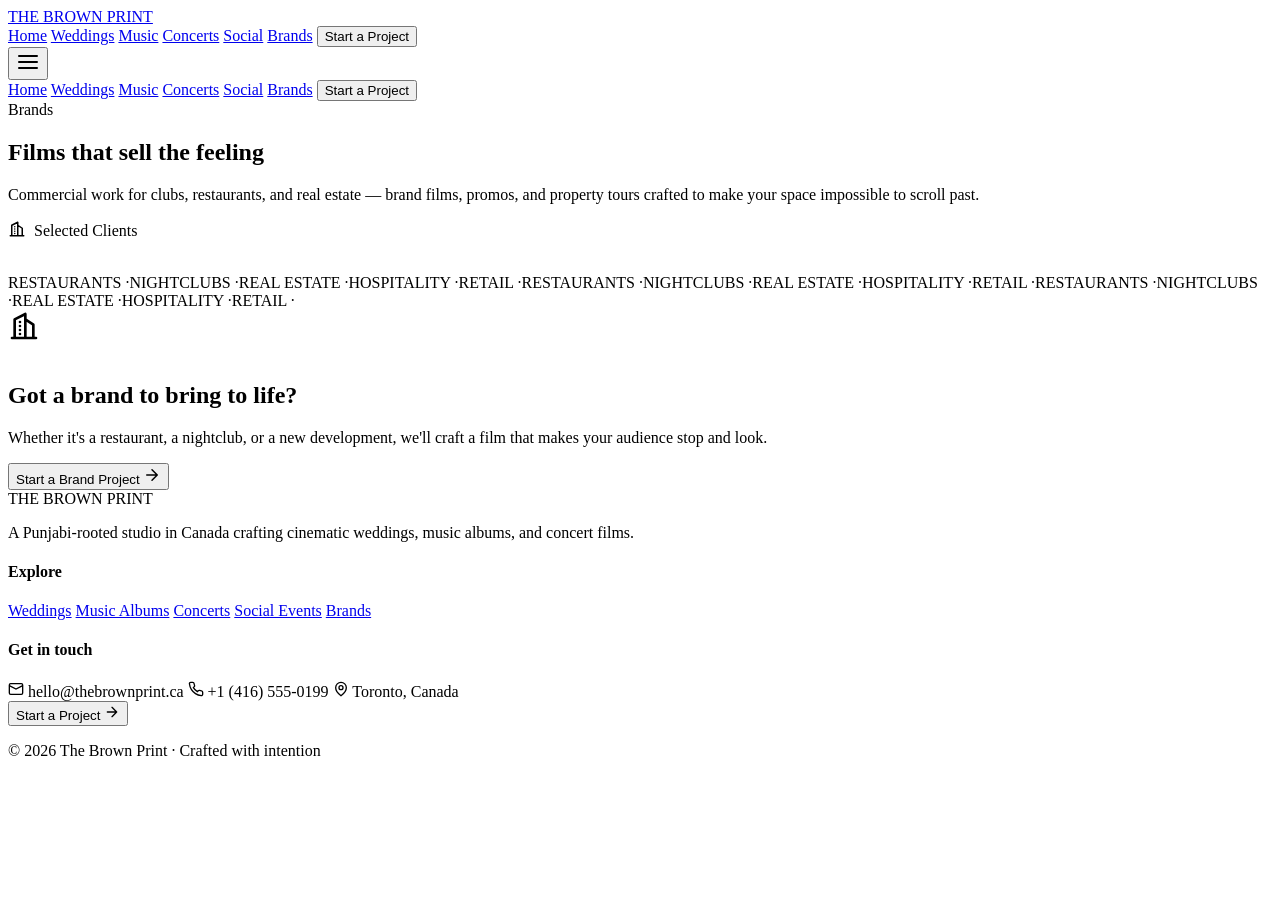
==== brands.html @ 4ae6349b "Add files via upload" ====
<!doctype html>
<html lang="en">

<head>
  <meta charset="UTF-8" />
  <meta name="viewport" content="width=device-width, initial-scale=1.0" />
  <title>Brands — The Brown Print</title>
  <link rel="stylesheet" href="css/style.css" />
</head>

<body data-theme="brands" class="brands-page">
  <div class="grain"></div>

  <!-- ============ NAV ============ -->
  <nav class="nav">
    <div class="nav-inner">
      <a href="index.html" class="nav-logo bebas">THE BROWN PRINT</a>
      <div class="nav-links">
        <a href="index.html" class="nav-link">Home</a>
        <a href="wedding.html" class="nav-link">Weddings</a>
        <a href="music.html" class="nav-link">Music</a>
        <a href="concerts.html" class="nav-link">Concerts</a>
        <a href="social.html" class="nav-link">Social</a>
        <a href="brands.html" class="nav-link active">Brands</a>
        <button class="nav-cta" onclick="openProject('brand')">Start a Project</button>
      </div>
      <button class="nav-burger" aria-label="Menu">
        <svg width="24" height="24" viewBox="0 0 24 24" fill="none" stroke="currentColor" stroke-width="2"
          stroke-linecap="round">
          <path d="M3 12h18M3 6h18M3 18h18" />
        </svg>
      </button>
    </div>
    <div class="nav-mobile">
      <a href="index.html" class="nav-link">Home</a>
      <a href="wedding.html" class="nav-link">Weddings</a>
      <a href="music.html" class="nav-link">Music</a>
      <a href="concerts.html" class="nav-link">Concerts</a>
      <a href="social.html" class="nav-link">Social</a>
      <a href="brands.html" class="nav-link active">Brands</a>
      <button class="nav-cta" onclick="openProject('brand')">Start a Project</button>
    </div>
  </nav>

  <!-- ============ PAGE HERO ============ -->
  <section class="page-hero brd-hero">
    <div class="glow"></div>
    <div class="page-hero-inner">
      <div class="divider-row">
        <div class="divider-line" style="background:rgba(212,178,95,0.4);"></div>
        <span class="kicker brd-label">Brands</span>
        <div class="divider-line" style="background:rgba(212,178,95,0.4);"></div>
      </div>
      <h1 class="serif">Films that sell the <span class="accent">feeling</span></h1>
      <p>Commercial work for clubs, restaurants, and real estate — brand films, promos, and property tours crafted to
        make your space impossible to scroll past.</p>
    </div>
  </section>

  <!-- ============ WORK GRID ============ -->
  <section class="work-section brd-section">
    <div class="wrap">
      <div style="display:flex;align-items:center;gap:0.5rem;margin-bottom:2rem;">
        <span class="brd-label"><svg width="18" height="18" viewBox="0 0 24 24" fill="none" stroke="currentColor"
            stroke-width="2" stroke-linecap="round" stroke-linejoin="round">
            <path d="M3 21h18M5 21V7l8-4v18M19 21V11l-6-4" />
            <path d="M9 9v.01M9 12v.01M9 15v.01M9 18v.01" />
          </svg></span>
        <span class="work-label brd-label">Selected Clients</span>
      </div>
      <div class="work-grid" id="brandsGrid"></div>
    </div>
  </section>

  <!-- ============ CLIENT STRIP ============ -->
  <section class="brd-strip">
    <div class="brd-strip-track bebas" id="brdStrip"></div>
  </section>

  <!-- ============ CTA ============ -->
  <section class="cta brd-cta">
    <span style="display:inline-flex;color:var(--gold-400);margin-bottom:1.25rem;">
      <svg width="32" height="32" viewBox="0 0 24 24" fill="none" stroke="currentColor" stroke-width="2"
        stroke-linecap="round" stroke-linejoin="round">
        <path d="M3 21h18M5 21V7l8-4v18M19 21V11l-6-4" />
        <path d="M9 9v.01M9 12v.01M9 15v.01M9 18v.01" />
      </svg>
    </span>
    <h2 class="serif">Got a brand to bring to life?</h2>
    <p>Whether it's a restaurant, a nightclub, or a new development, we'll craft a film that makes your audience stop and
      look.</p>
    <button class="btn btn-gold" onclick="openProject('brand')">
      Start a Brand Project <svg width="18" height="18" viewBox="0 0 24 24" fill="none" stroke="currentColor"
        stroke-width="2" stroke-linecap="round" stroke-linejoin="round">
        <path d="M5 12h14M12 5l7 7-7 7" />
      </svg>
    </button>
  </section>

  <!-- ============ FOOTER ============ -->
  <footer class="footer">
    <div class="wrap">
      <div class="footer-grid">
        <div>
          <span class="footer-logo bebas">THE BROWN PRINT</span>
          <p>A Punjabi-rooted studio in Canada crafting cinematic weddings, music albums, and concert films.</p>
        </div>
        <div class="footer-col">
          <h4>Explore</h4>
          <a href="wedding.html">Weddings</a>
          <a href="music.html">Music Albums</a>
          <a href="concerts.html">Concerts</a>
          <a href="social.html">Social Events</a>
          <a href="brands.html">Brands</a>
        </div>
        <div class="footer-col">
          <h4>Get in touch</h4>
          <span><svg width="16" height="16" viewBox="0 0 24 24" fill="none" stroke="currentColor" stroke-width="2">
              <rect x="2" y="4" width="20" height="16" rx="2" />
              <path d="m22 7-10 5L2 7" />
            </svg> hello@thebrownprint.ca</span>
          <span><svg width="16" height="16" viewBox="0 0 24 24" fill="none" stroke="currentColor" stroke-width="2">
              <path
                d="M22 16.92v3a2 2 0 0 1-2.18 2 19.79 19.79 0 0 1-8.63-3.07 19.5 19.5 0 0 1-6-6 19.79 19.79 0 0 1-3.07-8.67A2 2 0 0 1 4.11 2h3a2 2 0 0 1 2 1.72c.13.96.36 1.9.7 2.81a2 2 0 0 1-.45 2.11L8.09 9.91a16 16 0 0 0 6 6l1.27-1.27a2 2 0 0 1 2.11-.45c.91.34 1.85.57 2.81.7A2 2 0 0 1 22 16.92Z" />
            </svg> +1 (416) 555-0199</span>
          <span><svg width="16" height="16" viewBox="0 0 24 24" fill="none" stroke="currentColor" stroke-width="2">
              <path d="M20 10c0 6-8 12-8 12s-8-6-8-12a8 8 0 0 1 16 0Z" />
              <circle cx="12" cy="10" r="3" />
            </svg> Toronto, Canada</span>
        </div>
      </div>
      <div class="footer-bottom">
        <button class="btn btn-amber" onclick="openProject()">Start a Project <svg width="16" height="16"
            viewBox="0 0 24 24" fill="none" stroke="currentColor" stroke-width="2" stroke-linecap="round"
            stroke-linejoin="round">
            <path d="M5 12h14M12 5l7 7-7 7" />
          </svg></button>
        <p class="copy">© 2026 The Brown Print · Crafted with intention</p>
      </div>
    </div>
  </footer>

  <!-- client strip content (tripled so it loops seamlessly) -->
  <script>
    (function () {
      const items = ["RESTAURANTS", "NIGHTCLUBS", "REAL ESTATE", "HOSPITALITY", "RETAIL"];
      const track = document.getElementById("brdStrip");
      if (track) {
        const all = [...items, ...items, ...items];
        track.innerHTML = all.map(t => `<span>${t} ·</span>`).join("");
      }
    })();
  </script>
  <script src="content.js"></script>
  <script src="js/player.js"></script>
  <script src="js/main.js"></script>
</body>

</html>
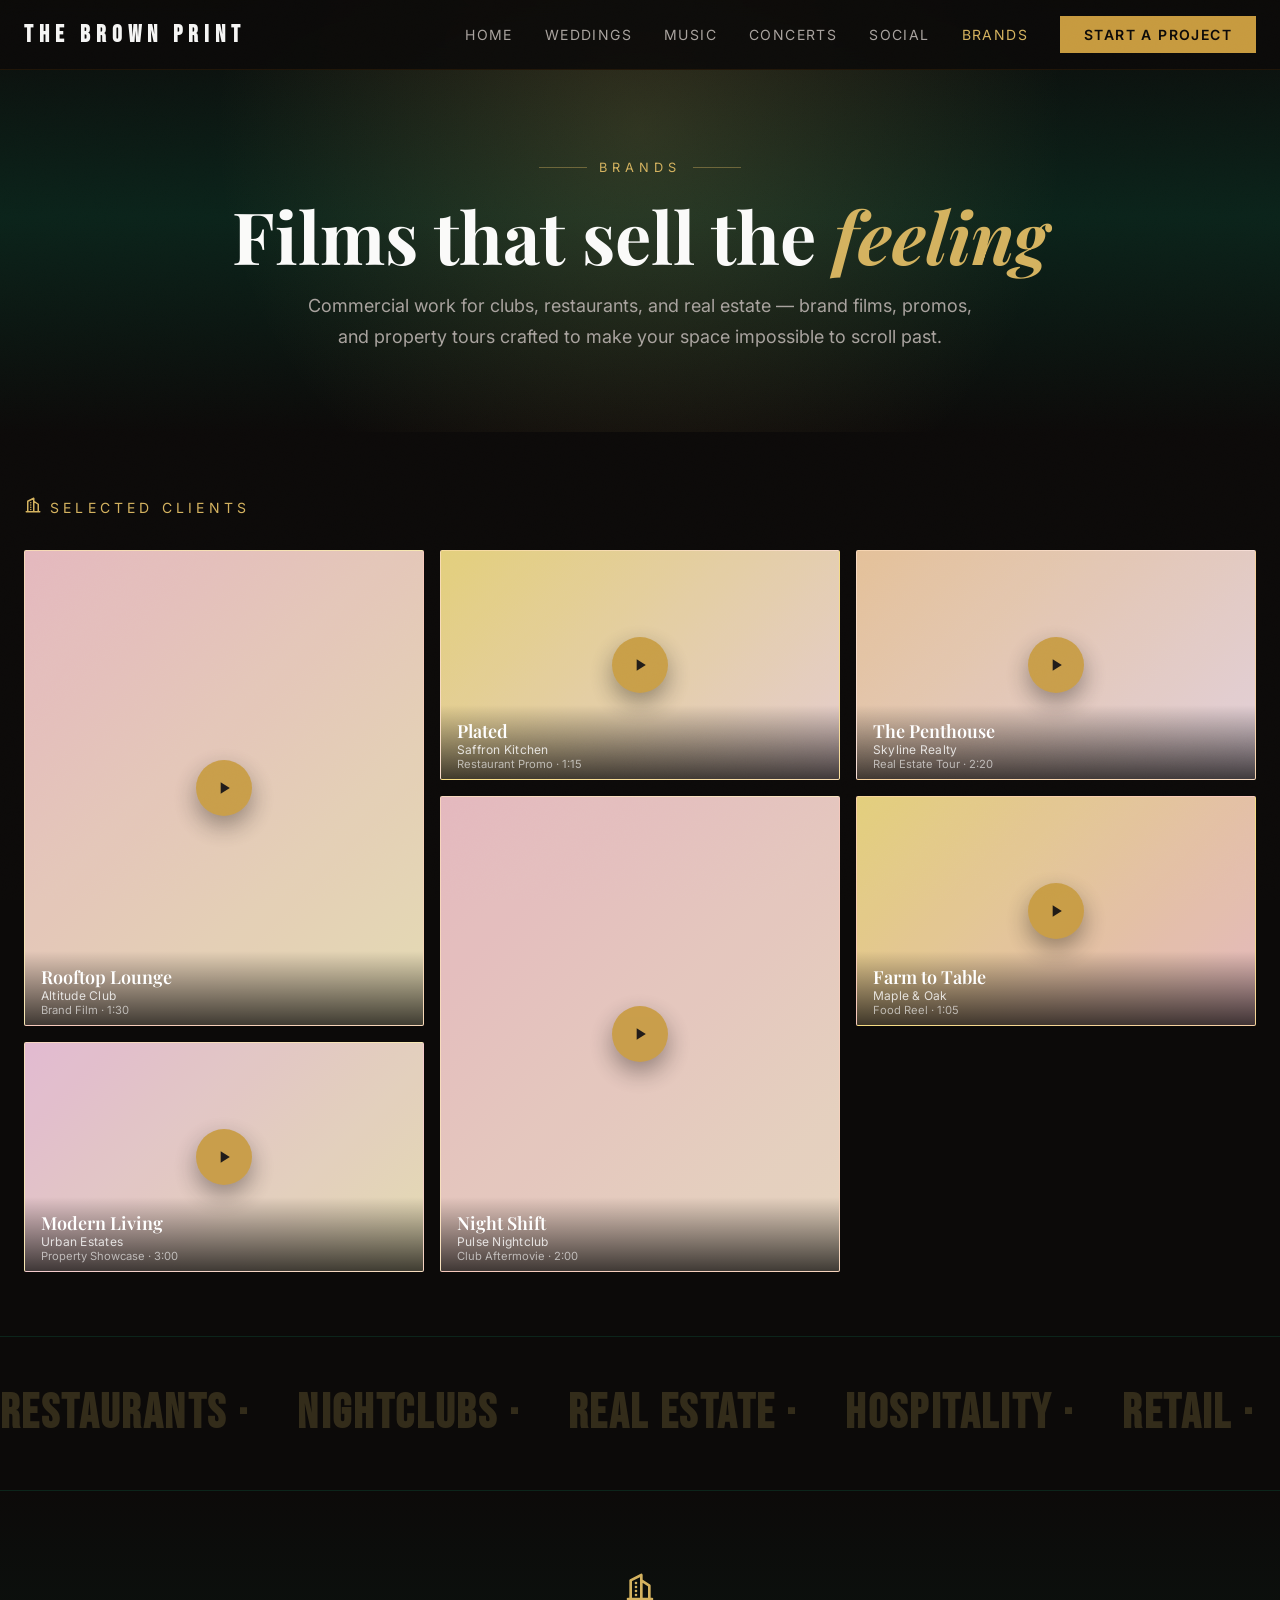
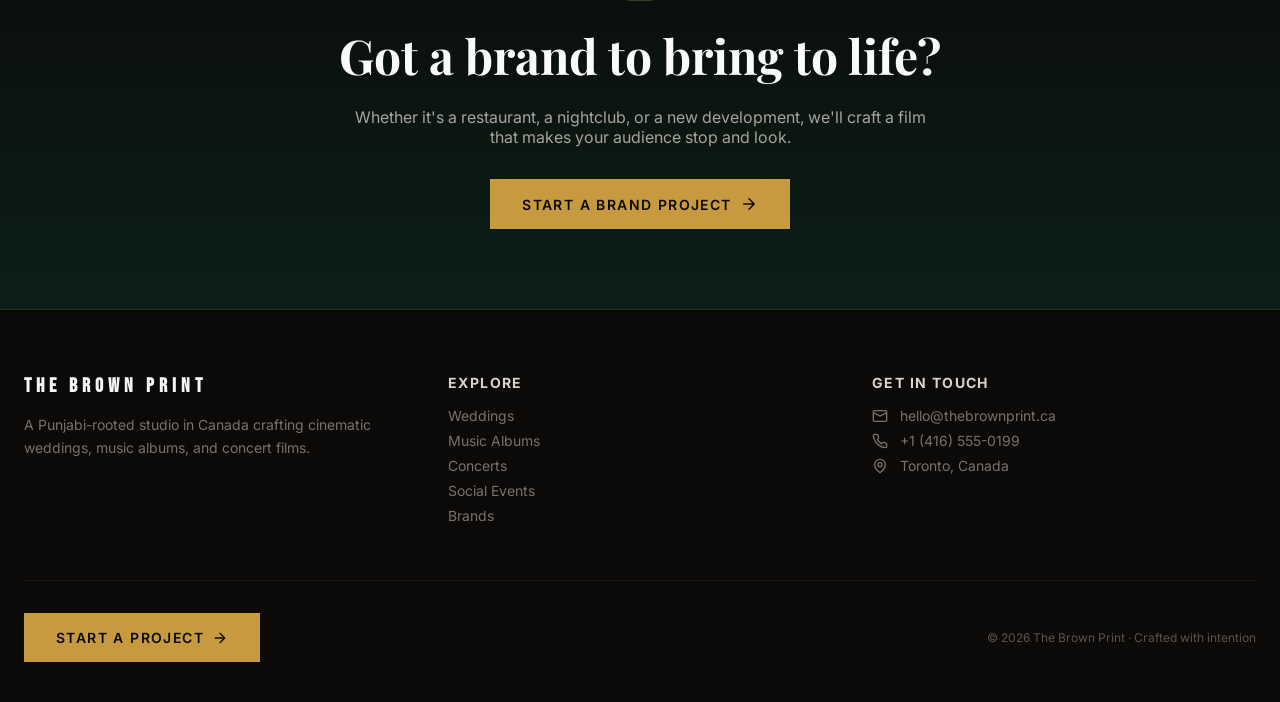
==== commit d697101e: "Update stylesheet and script paths in brands.html" ====
--- a/brands.html
+++ b/brands.html
@@ -5,7 +5,7 @@
   <meta charset="UTF-8" />
   <meta name="viewport" content="width=device-width, initial-scale=1.0" />
   <title>Brands — The Brown Print</title>
-  <link rel="stylesheet" href="css/style.css" />
+  <link rel="stylesheet" href="style.css" />
 </head>
 
 <body data-theme="brands" class="brands-page">
@@ -152,8 +152,8 @@
     })();
   </script>
   <script src="content.js"></script>
-  <script src="js/player.js"></script>
-  <script src="js/main.js"></script>
+  <script src="player.js"></script>
+  <script src="main.js"></script>
 </body>
 
 </html>
--- a/style.css
+++ b/style.css
@@ -0,0 +1,568 @@
+/* ============================================================
+   THE BROWN PRINT — shared stylesheet
+   Matches the React build: cinematic dark/gold + per-page themes
+   ============================================================ */
+
+@import url('https://fonts.googleapis.com/css2?family=Bebas+Neue&family=Playfair+Display:ital,wght@0,400;0,600;0,700;1,400;1,600&family=Inter:wght@300;400;500;600&display=swap');
+
+/* ---------- RESET ---------- */
+* { margin: 0; padding: 0; box-sizing: border-box; }
+html { scroll-behavior: smooth; }
+body {
+  font-family: 'Inter', sans-serif;
+  background: #0c0a09; /* stone-950 */
+  color: #e7e5e4;
+  overflow-x: hidden;
+}
+a { text-decoration: none; color: inherit; }
+button { font-family: inherit; cursor: pointer; border: none; background: none; }
+img { display: block; max-width: 100%; }
+
+/* ---------- TYPE HELPERS ---------- */
+.serif { font-family: 'Playfair Display', serif; }
+.bebas { font-family: 'Bebas Neue', sans-serif; letter-spacing: 0.05em; }
+.italic { font-style: italic; }
+.kicker {
+  font-size: 0.8rem; letter-spacing: 0.4em; text-transform: uppercase;
+}
+.tracking-wide-sm { letter-spacing: 0.25em; }
+
+/* ---------- COLOR TOKENS ---------- */
+:root {
+  --stone-950: #0c0a09; --stone-900: #1c1917; --stone-800: #292524;
+  --stone-700: #44403c; --stone-600: #57534e; --stone-500: #78716c;
+  --stone-400: #a8a29e; --stone-300: #d6d3d1; --stone-200: #e7e5e4;
+  --stone-100: #f5f5f4; --stone-50: #fafaf9;
+  --amber-700: #b45309; --amber-600: #d97706; --amber-500: #f59e0b; --amber-400: #fbbf24;
+  --rose-50: #fff1f2; --rose-100: #ffe4e6; --rose-200: #fecdd3;
+  --rose-300: #fda4af; --rose-400: #fb7185; --rose-700: #be123c;
+  --amber-50: #fffbeb; --amber-100: #fef3c7; --amber-200: #fde68a;
+  --violet-400: #a78bfa; --violet-500: #8b5cf6;
+  --orange-400: #fb923c; --orange-500: #f97316;
+  /* social theme (festive teal / coral) */
+  --teal-400: #2dd4bf; --teal-500: #14b8a6; --teal-600: #0d9488;
+  --coral-400: #fb7185; --coral-500: #f43f5e;
+  /* brands theme (emerald / gold, premium dark) */
+  --emerald-400: #34d399; --emerald-500: #10b981; --emerald-600: #059669;
+  --gold-400: #d4b25f; --gold-500: #c79a3f;
+}
+
+/* ---------- FILM GRAIN ---------- */
+.grain {
+  pointer-events: none; position: fixed; inset: 0; z-index: 55;
+  opacity: 0.035; mix-blend-mode: overlay;
+  background-image: url("data:image/svg+xml,%3Csvg xmlns='http://www.w3.org/2000/svg' width='200' height='200'%3E%3Cfilter id='n'%3E%3CfeTurbulence type='fractalNoise' baseFrequency='0.9' numOctaves='4'/%3E%3C/filter%3E%3Crect width='100%25' height='100%25' filter='url(%23n)'/%3E%3C/svg%3E");
+}
+
+/* ---------- LAYOUT ---------- */
+.wrap { max-width: 80rem; margin: 0 auto; padding: 0 1.5rem; }
+.wrap-narrow { max-width: 72rem; margin: 0 auto; padding: 0 1.5rem; }
+section { position: relative; }
+
+/* ---------- NAV ---------- */
+.nav {
+  position: fixed; top: 0; left: 0; right: 0; z-index: 40;
+  padding: 1.5rem 0; transition: all 0.5s ease;
+}
+.nav.solid { padding: 1rem 0; backdrop-filter: blur(12px); border-bottom: 1px solid; }
+.nav-inner { max-width: 80rem; margin: 0 auto; padding: 0 1.5rem;
+  display: flex; align-items: center; justify-content: space-between; }
+.nav-logo { font-size: 1.5rem; font-weight: 700; letter-spacing: 0.25em; }
+.nav-links { display: flex; align-items: center; gap: 2rem; }
+.nav-link {
+  font-size: 0.875rem; letter-spacing: 0.1em; text-transform: uppercase;
+  transition: color 0.2s; color: var(--stone-400);
+}
+.nav-link:hover, .nav-link.active { }
+.nav-cta {
+  padding: 0.625rem 1.5rem; font-size: 0.875rem; font-weight: 600;
+  letter-spacing: 0.1em; text-transform: uppercase; transition: all 0.2s;
+}
+.nav-cta:hover { transform: scale(1.05); }
+.nav-burger { display: none; }
+.nav-mobile { display: none; }
+
+/* default (home/dark) nav theme */
+.nav { color: #fff; }
+.nav-logo { color: var(--stone-100); }
+
+/* --- DARK-themed pages: home, music, concerts, brands --- */
+body[data-theme="home"] .nav.solid,
+body[data-theme="music"] .nav.solid,
+body[data-theme="concerts"] .nav.solid,
+body[data-theme="brands"] .nav.solid {
+  background: rgba(12,10,9,0.9); border-color: rgba(217,119,6,0.1);
+}
+
+/* --- LIGHT-themed pages: wedding, social --- */
+body[data-theme="wedding"] .nav.solid {
+  background: rgba(255,241,242,0.9); border-color: rgba(254,205,211,0.4);
+}
+body[data-theme="social"] .nav.solid {
+  background: rgba(240,253,250,0.92); border-color: rgba(45,212,191,0.3);
+}
+body[data-theme="wedding"] .nav-logo,
+body[data-theme="social"] .nav-logo { color: var(--stone-800); }
+body[data-theme="wedding"] .nav-link,
+body[data-theme="social"] .nav-link { color: var(--stone-500); }
+
+/* accent + button per theme */
+body[data-theme="home"] .nav-link.active, body[data-theme="home"] .nav-link:hover { color: var(--amber-400); }
+body[data-theme="wedding"] .nav-link.active, body[data-theme="wedding"] .nav-link:hover { color: var(--amber-700); }
+body[data-theme="music"] .nav-link.active, body[data-theme="music"] .nav-link:hover { color: var(--violet-400); }
+body[data-theme="concerts"] .nav-link.active, body[data-theme="concerts"] .nav-link:hover { color: var(--orange-400); }
+body[data-theme="social"] .nav-link.active, body[data-theme="social"] .nav-link:hover { color: var(--teal-600); }
+body[data-theme="brands"] .nav-link.active, body[data-theme="brands"] .nav-link:hover { color: var(--gold-400); }
+
+body[data-theme="home"] .nav-cta { background: var(--amber-500); color: var(--stone-950); }
+body[data-theme="home"] .nav-cta:hover { background: var(--amber-400); }
+body[data-theme="wedding"] .nav-cta { background: var(--stone-800); color: var(--rose-50); }
+body[data-theme="wedding"] .nav-cta:hover { background: var(--stone-900); }
+body[data-theme="music"] .nav-cta { background: var(--violet-500); color: #fff; }
+body[data-theme="music"] .nav-cta:hover { background: var(--violet-400); }
+body[data-theme="concerts"] .nav-cta { background: var(--orange-500); color: #fff; }
+body[data-theme="concerts"] .nav-cta:hover { background: var(--orange-400); }
+body[data-theme="social"] .nav-cta { background: var(--teal-500); color: #fff; }
+body[data-theme="social"] .nav-cta:hover { background: var(--teal-400); }
+body[data-theme="brands"] .nav-cta { background: var(--gold-500); color: var(--stone-950); }
+body[data-theme="brands"] .nav-cta:hover { background: var(--gold-400); }
+
+body[data-theme="wedding"] .nav-burger,
+body[data-theme="social"] .nav-burger { color: var(--stone-800); }
+
+/* ---------- BUTTONS ---------- */
+.btn {
+  display: inline-flex; align-items: center; gap: 0.5rem;
+  padding: 1rem 2rem; font-size: 0.875rem; font-weight: 600;
+  letter-spacing: 0.1em; text-transform: uppercase; transition: all 0.2s;
+}
+.btn:hover { transform: scale(1.05); }
+.btn-amber { background: var(--amber-500); color: var(--stone-950); }
+.btn-amber:hover { background: var(--amber-400); }
+.btn-outline { border: 1px solid var(--stone-700); color: var(--stone-200); }
+.btn-outline:hover { border-color: rgba(245,158,11,0.5); color: var(--amber-400); }
+.btn-dark { background: var(--stone-800); color: var(--rose-50); }
+.btn-dark:hover { background: var(--stone-900); }
+.btn-violet { background: var(--violet-500); color: #fff; }
+.btn-violet:hover { background: var(--violet-400); }
+.btn-orange { background: var(--orange-500); color: #fff; }
+.btn-orange:hover { background: var(--orange-400); }
+.btn-icon svg { transition: transform 0.2s; }
+.btn:hover .btn-icon svg { transform: translateX(4px); }
+
+/* new theme buttons */
+.btn-teal { background: var(--teal-500); color: #fff; }
+.btn-teal:hover { background: var(--teal-400); }
+.btn-gold { background: var(--gold-500); color: var(--stone-950); }
+.btn-gold:hover { background: var(--gold-400); }
+
+/* footer "Start a Project" button adapts to the page theme */
+body[data-theme="wedding"] .footer .btn-amber { background: var(--stone-800); color: var(--rose-50); }
+body[data-theme="wedding"] .footer .btn-amber:hover { background: var(--stone-900); }
+body[data-theme="music"] .footer .btn-amber { background: var(--violet-500); color: #fff; }
+body[data-theme="music"] .footer .btn-amber:hover { background: var(--violet-400); }
+body[data-theme="concerts"] .footer .btn-amber { background: var(--orange-500); color: #fff; }
+body[data-theme="concerts"] .footer .btn-amber:hover { background: var(--orange-400); }
+body[data-theme="social"] .footer .btn-amber { background: var(--teal-500); color: #fff; }
+body[data-theme="social"] .footer .btn-amber:hover { background: var(--teal-400); }
+body[data-theme="brands"] .footer .btn-amber { background: var(--gold-500); color: var(--stone-950); }
+body[data-theme="brands"] .footer .btn-amber:hover { background: var(--gold-400); }
+
+/* ---------- HERO (home) ---------- */
+.hero {
+  position: relative; min-height: 100vh; display: flex;
+  align-items: center; justify-content: center; overflow: hidden;
+}
+.hero-bg { position: absolute; inset: 0;
+  background: linear-gradient(to bottom, #0c0a09, rgba(120,53,15,0.2), #0c0a09); }
+.hero-glow { position: absolute; inset: 0; opacity: 0.4;
+  background: radial-gradient(circle at 50% 35%, rgba(180,120,60,0.18), transparent 60%); }
+.hero-frames { position: absolute; inset: 0; overflow: hidden; }
+.hero-frame {
+  position: absolute; border: 1px solid rgba(217,119,6,0.1);
+  border-radius: 2px; animation: pulse 5s infinite;
+}
+.hero-content { position: relative; z-index: 10; text-align: center;
+  padding: 0 1.5rem; max-width: 56rem; }
+.hero h1 { font-size: clamp(3rem, 8vw, 6rem); font-weight: 700;
+  color: var(--stone-50); line-height: 1; margin-bottom: 1.5rem; }
+.hero h1 .accent { font-style: italic; color: var(--amber-500); }
+.hero p { color: var(--stone-400); font-size: 1.125rem;
+  max-width: 42rem; margin: 0 auto 2.5rem; line-height: 1.7; }
+.hero-actions { display: flex; gap: 1rem; justify-content: center; flex-wrap: wrap; }
+.divider-row { display: flex; align-items: center; justify-content: center;
+  gap: 0.75rem; margin-bottom: 1.5rem; }
+.divider-line { height: 1px; width: 3rem; background: rgba(217,119,6,0.5); }
+.scroll-hint { position: absolute; bottom: 2rem; left: 50%;
+  transform: translateX(-50%); color: var(--stone-600);
+  font-size: 0.75rem; letter-spacing: 0.1em; text-transform: uppercase;
+  animation: bounce 1.5s infinite; }
+
+/* ---------- STATS ---------- */
+.stats { padding: 4rem 0; border-top: 1px solid rgba(217,119,6,0.1);
+  border-bottom: 1px solid rgba(217,119,6,0.1); }
+.stats-grid { display: grid; grid-template-columns: repeat(2,1fr); gap: 2rem; }
+.stat { text-align: center; }
+.stat-num { font-size: clamp(2.25rem,5vw,3rem); font-weight: 700;
+  color: var(--amber-500); margin-bottom: 0.25rem; }
+.stat-label { color: var(--stone-500); font-size: 0.75rem;
+  letter-spacing: 0.1em; text-transform: uppercase; }
+
+/* ---------- SECTION HEADINGS ---------- */
+.sec-head { text-align: center; margin-bottom: 3.5rem; }
+.sec-head .kicker { display: block; margin-bottom: 0.75rem; }
+.sec-head h2 { font-size: clamp(2.25rem,5vw,3.75rem); font-weight: 700;
+  color: var(--stone-50); }
+
+/* ---------- CATEGORY CARDS (home) ---------- */
+.cats { padding: 6rem 0; }
+.cats-grid { display: grid; grid-template-columns: 1fr; gap: 1.5rem; }
+.cat-card {
+  position: relative; height: 24rem; border-radius: 2px; overflow: hidden;
+  border: 1px solid var(--stone-800); transition: all 0.3s; text-align: left;
+  display: block;
+}
+.cat-card:hover { border-color: rgba(245,158,11,0.4); }
+.cat-card-inner { position: absolute; inset: 0; display: flex;
+  flex-direction: column; justify-content: flex-end; padding: 2rem; }
+.cat-card h3 { font-size: 1.875rem; font-weight: 700;
+  color: var(--stone-50); margin-bottom: 0.5rem; }
+.cat-card p { color: var(--stone-400); font-size: 0.875rem; margin-bottom: 1rem; }
+.cat-card .explore { display: inline-flex; align-items: center; gap: 0.5rem;
+  color: var(--amber-500); font-size: 0.875rem; letter-spacing: 0.1em;
+  text-transform: uppercase; opacity: 0; transform: translateX(-0.5rem);
+  transition: all 0.3s; }
+.cat-card:hover .explore { opacity: 1; transform: translateX(0); }
+.cat-icon { color: var(--amber-500); margin-bottom: 1rem; }
+
+/* ---------- PAGE HERO (category pages) ---------- */
+.page-hero { position: relative; padding: 10rem 1.5rem 5rem; overflow: hidden; }
+.page-hero-inner { position: relative; max-width: 64rem; margin: 0 auto; text-align: center; }
+.page-hero h1 { font-size: clamp(3rem,7vw,4.5rem); font-weight: 700;
+  line-height: 1; margin-bottom: 1.25rem; }
+.page-hero p { font-size: 1.125rem; max-width: 42rem; margin: 0 auto; line-height: 1.7; }
+
+/* ---------- WORK GRID ---------- */
+.work-section { padding: 4rem 0; }
+.work-label { display: flex; align-items: center; gap: 0.5rem;
+  font-size: 0.875rem; letter-spacing: 0.3em; text-transform: uppercase; }
+.work-section h2 { font-size: 2.25rem; font-weight: 700; margin-top: 0.5rem; }
+.work-grid {
+  display: grid; grid-template-columns: repeat(2,1fr); gap: 1rem;
+  grid-auto-rows: 200px;
+}
+.work-card {
+  position: relative; overflow: hidden; border-radius: 2px; cursor: pointer;
+  border: 1px solid rgba(255,255,255,0.1);
+}
+.work-card.tall { grid-row: span 2; }
+.work-card img { position: absolute; inset: 0; width: 100%; height: 100%;
+  object-fit: cover; transition: transform 0.5s; }
+.work-card:hover img { transform: scale(1.05); }
+.work-card-shade { position: absolute; inset: 0; background: rgba(0,0,0,0.1);
+  transition: background 0.3s; }
+.work-card:hover .work-card-shade { background: rgba(0,0,0,0); }
+.work-card-play {
+  position: absolute; inset: 0; display: flex; align-items: center; justify-content: center;
+}
+.play-btn {
+  width: 3.5rem; height: 3.5rem; border-radius: 50%;
+  display: flex; align-items: center; justify-content: center;
+  opacity: 0.9; transition: all 0.3s; box-shadow: 0 10px 25px rgba(0,0,0,0.4);
+}
+.work-card:hover .play-btn { opacity: 1; transform: scale(1.1); }
+.work-card-caption {
+  position: absolute; bottom: 0; left: 0; right: 0; padding: 1rem;
+  background: linear-gradient(to top, rgba(0,0,0,0.8), transparent);
+  transform: translateY(0.5rem); transition: transform 0.3s;
+}
+.work-card:hover .work-card-caption { transform: translateY(0); }
+.work-card-caption h3 { color: #fff; font-weight: 600; font-size: 1.125rem; line-height: 1.2; }
+.work-card-caption .meta { color: rgba(255,255,255,0.8); font-size: 0.75rem; letter-spacing: 0.02em; }
+.work-card-caption .sub { color: rgba(255,255,255,0.6); font-size: 0.7rem; }
+
+/* ---------- WEDDING STORIES ---------- */
+.stories { padding: 5rem 0; }
+.story { display: flex; flex-direction: column; gap: 1.5rem;
+  text-align: left; width: 100%; margin-bottom: 1.5rem; }
+.story-img { height: 14rem; border-radius: 2px; overflow: hidden;
+  border: 1px solid rgba(254,205,211,0.6); flex-shrink: 0; }
+.story-img img { width: 100%; height: 100%; object-fit: cover; transition: transform 0.5s; }
+.story:hover .story-img img { transform: scale(1.05); }
+.story-body { display: flex; flex-direction: column; justify-content: center;
+  background: rgba(255,255,255,0.6); backdrop-filter: blur(4px);
+  padding: 1.75rem; border-radius: 2px; border: 1px solid var(--rose-100); }
+.story-body .place { color: var(--amber-700); font-size: 0.75rem;
+  letter-spacing: 0.1em; text-transform: uppercase; margin-bottom: 0.5rem; }
+.story-body h3 { font-size: 1.5rem; font-weight: 700; color: var(--stone-800); margin-bottom: 0.75rem; }
+.story-body p { color: var(--stone-600); line-height: 1.6; margin-bottom: 1rem; }
+.story-read { display: inline-flex; align-items: center; gap: 0.5rem;
+  color: var(--amber-700); font-size: 0.875rem; letter-spacing: 0.1em;
+  text-transform: uppercase; transition: gap 0.2s; }
+.story:hover .story-read { gap: 0.75rem; }
+
+/* ---------- CTA STRIP ---------- */
+.cta { padding: 5rem 1.5rem; text-align: center; }
+.cta h2 { font-size: clamp(2.25rem,5vw,3rem); font-weight: 700; margin-bottom: 1.25rem; }
+.cta p { max-width: 36rem; margin: 0 auto 2rem; }
+
+/* ---------- MARQUEE (music) ---------- */
+.marquee { padding: 3rem 0; border-top: 1px solid rgba(139,92,246,0.1);
+  border-bottom: 1px solid rgba(139,92,246,0.1); overflow: hidden; }
+.marquee-track { display: flex; gap: 3rem; white-space: nowrap;
+  font-size: 3rem; font-weight: 700; color: rgba(139,92,246,0.2);
+  width: max-content; animation: marquee 22s linear infinite; }
+
+/* ---------- FOOTER ---------- */
+.footer { background: var(--stone-950); border-top: 1px solid rgba(217,119,6,0.1);
+  padding: 4rem 0 2.5rem; }
+.footer-grid { display: grid; grid-template-columns: 1fr; gap: 2.5rem; margin-bottom: 3rem; }
+.footer-logo { font-size: 1.25rem; font-weight: 700; letter-spacing: 0.25em;
+  color: var(--stone-100); display: block; margin-bottom: 1rem; }
+.footer p { color: var(--stone-500); font-size: 0.875rem; line-height: 1.6; }
+.footer h4 { color: var(--stone-300); font-size: 0.875rem; letter-spacing: 0.1em;
+  text-transform: uppercase; margin-bottom: 1rem; }
+.footer-col a, .footer-col span { display: flex; align-items: center; gap: 0.75rem;
+  color: var(--stone-500); font-size: 0.875rem; margin-bottom: 0.5rem; transition: color 0.2s; }
+.footer-col a:hover { color: var(--amber-400); }
+.footer-bottom { display: flex; flex-direction: column; gap: 1rem;
+  align-items: center; justify-content: space-between;
+  padding-top: 2rem; border-top: 1px solid var(--stone-900); }
+.footer-bottom .copy { color: var(--stone-600); font-size: 0.75rem; }
+
+/* --- per-theme footer: accent + border to match the page --- */
+/* DARK pages keep the dark footer, only the accent (border + link hover) changes */
+body[data-theme="music"] .footer { border-top-color: rgba(139,92,246,0.15); }
+body[data-theme="music"] .footer-col a:hover { color: var(--violet-400); }
+body[data-theme="concerts"] .footer { border-top-color: rgba(212,255,0,0.18); }
+body[data-theme="concerts"] .footer-col a:hover { color: var(--orange-400); }
+body[data-theme="brands"] .footer { border-top-color: rgba(199,154,63,0.22); }
+body[data-theme="brands"] .footer-col a:hover { color: var(--gold-400); }
+
+/* LIGHT pages get a light footer that matches the page background */
+body[data-theme="wedding"] .footer {
+  background: var(--rose-100); border-top: 1px solid var(--rose-200);
+}
+body[data-theme="wedding"] .footer-logo { color: var(--stone-800); }
+body[data-theme="wedding"] .footer p,
+body[data-theme="wedding"] .footer-col a,
+body[data-theme="wedding"] .footer-col span { color: var(--stone-600); }
+body[data-theme="wedding"] .footer h4 { color: var(--stone-700); }
+body[data-theme="wedding"] .footer-col a:hover { color: var(--amber-700); }
+body[data-theme="wedding"] .footer-bottom { border-top-color: var(--rose-200); }
+body[data-theme="wedding"] .footer-bottom .copy { color: var(--stone-500); }
+
+body[data-theme="social"] .footer {
+  background: #ccfbf1; border-top: 1px solid rgba(45,212,191,0.4);
+}
+body[data-theme="social"] .footer-logo { color: var(--stone-800); }
+body[data-theme="social"] .footer p,
+body[data-theme="social"] .footer-col a,
+body[data-theme="social"] .footer-col span { color: var(--stone-600); }
+body[data-theme="social"] .footer h4 { color: var(--stone-700); }
+body[data-theme="social"] .footer-col a:hover { color: var(--teal-600); }
+body[data-theme="social"] .footer-bottom { border-top-color: rgba(45,212,191,0.4); }
+body[data-theme="social"] .footer-bottom .copy { color: var(--stone-500); }
+
+/* ---------- PROJECT MODAL ---------- */
+.modal-overlay {
+  position: fixed; inset: 0; z-index: 70; display: none;
+  align-items: center; justify-content: center; padding: 1rem;
+  background: rgba(12,10,9,0.8); backdrop-filter: blur(4px);
+}
+.modal-overlay.open { display: flex; }
+.modal {
+  position: relative; width: 100%; max-width: 32rem; background: var(--stone-900);
+  border: 1px solid rgba(245,158,11,0.2); border-radius: 2px;
+  max-height: 90vh; overflow-y: auto;
+}
+.modal-close { position: absolute; top: 1rem; right: 1rem; color: var(--stone-500);
+  z-index: 10; transition: color 0.2s; }
+.modal-close:hover { color: var(--amber-400); }
+.modal-pad { padding: 2rem; }
+.progress { display: flex; gap: 0.5rem; margin: 1rem 0 2rem; }
+.progress-bar { height: 4px; flex: 1; border-radius: 9999px; background: var(--stone-800); transition: background 0.3s; }
+.progress-bar.active { background: var(--amber-500); }
+.modal h3 { font-size: 1.5rem; font-weight: 700; color: var(--stone-50); margin-bottom: 1.5rem; }
+.modal-step-label { color: var(--amber-400); font-size: 0.75rem; letter-spacing: 0.3em; text-transform: uppercase; }
+.field-label { display: block; color: var(--stone-400); font-size: 0.75rem;
+  letter-spacing: 0.1em; text-transform: uppercase; margin-bottom: 0.5rem; }
+.field { width: 100%; background: var(--stone-950); border: 1px solid var(--stone-800);
+  border-radius: 2px; padding: 0.75rem 1rem; color: var(--stone-100);
+  outline: none; transition: border 0.2s; margin-bottom: 1rem; font-size: 0.95rem; }
+.field:focus { border-color: var(--amber-500); }
+.field::placeholder { color: var(--stone-600); }
+textarea.field { resize: none; }
+.service-row, .chip { display: flex; align-items: center; gap: 1rem;
+  width: 100%; padding: 1rem; border-radius: 2px; border: 1px solid var(--stone-800);
+  text-align: left; transition: all 0.2s; margin-bottom: 0.75rem; color: var(--stone-100); }
+.service-row:hover, .chip:hover { border-color: rgba(245,158,11,0.4); }
+.service-row.sel, .chip.sel { border-color: var(--amber-500); background: rgba(245,158,11,0.1); }
+.service-ico { width: 2.5rem; height: 2.5rem; border-radius: 2px;
+  display: flex; align-items: center; justify-content: center; flex-shrink: 0;
+  background: var(--stone-800); color: var(--amber-400); }
+.service-row.sel .service-ico { background: var(--amber-500); color: var(--stone-950); }
+.chip-grid { display: grid; grid-template-columns: repeat(2,1fr); gap: 0.5rem; margin-bottom: 1rem; }
+.chip-sm { padding: 0.625rem; font-size: 0.8rem; border-radius: 2px;
+  border: 1px solid var(--stone-800); color: var(--stone-400); transition: all 0.2s; text-align: center; }
+.chip-sm:hover { border-color: rgba(245,158,11,0.4); }
+.chip-sm.sel { border-color: var(--amber-500); background: rgba(245,158,11,0.1); color: var(--amber-400); }
+.summary { margin-top: 1.25rem; padding: 1rem; background: rgba(12,10,9,0.6);
+  border-radius: 2px; border: 1px solid var(--stone-800); font-size: 0.875rem; }
+.summary-row { display: flex; justify-content: space-between; color: var(--stone-400); margin-bottom: 0.25rem; }
+.summary-row span:last-child { color: var(--stone-200); }
+.modal-actions { display: flex; gap: 0.75rem; margin-top: 2rem; }
+.modal-btn { padding: 0.75rem 1.5rem; font-size: 0.875rem; letter-spacing: 0.1em;
+  text-transform: uppercase; transition: all 0.2s; }
+.modal-btn-back { border: 1px solid var(--stone-700); color: var(--stone-300); }
+.modal-btn-back:hover { border-color: var(--stone-500); }
+.modal-btn-next { flex: 1; background: var(--amber-500); color: var(--stone-950);
+  font-weight: 600; display: flex; align-items: center; justify-content: center; gap: 0.5rem; }
+.modal-btn-next:hover { background: var(--amber-400); }
+.modal-btn-next:disabled { opacity: 0.3; cursor: not-allowed; }
+.success-check { width: 4rem; height: 4rem; border-radius: 50%; background: var(--amber-500);
+  display: flex; align-items: center; justify-content: center; margin: 0 auto 1.5rem; }
+
+/* ---------- STORY MODAL ---------- */
+.story-modal { background: var(--rose-50); border: 1px solid var(--rose-200); max-width: 42rem; }
+.story-modal-img { height: 14rem; overflow: hidden; }
+.story-modal-img img { width: 100%; height: 100%; object-fit: cover; }
+.story-modal .modal-pad h3 { color: var(--stone-800); font-size: 2rem; margin: 0.5rem 0 1.25rem; }
+.story-modal .place { color: var(--amber-700); font-size: 0.75rem; letter-spacing: 0.1em; text-transform: uppercase; }
+.story-modal .story-text { color: var(--stone-700); line-height: 1.7; font-size: 1.125rem; font-family: 'Playfair Display', serif; }
+.story-modal .modal-close { color: var(--stone-500); background: rgba(255,255,255,0.7); border-radius: 50%; padding: 0.25rem; }
+
+/* ---------- CUSTOM VIDEO PLAYER ---------- */
+.vp-overlay {
+  position: fixed; inset: 0; z-index: 80; display: none;
+  align-items: center; justify-content: center; padding: 1rem;
+  background: rgba(12,10,9,0.92); backdrop-filter: blur(6px);
+}
+.vp-overlay.open { display: flex; }
+.vp-shell { position: relative; width: 100%; max-width: 56rem; }
+.vp-close { position: absolute; top: -2.5rem; right: 0; color: var(--stone-400); transition: color 0.2s; }
+.vp-close:hover { color: #fff; }
+.vp-frame {
+  position: relative; aspect-ratio: 16/9; border-radius: 2px; overflow: hidden;
+  border: 1px solid rgba(255,255,255,0.2); background: #000;
+}
+.vp-video { width: 100%; height: 100%; object-fit: cover; display: block; }
+/* block the native UI entirely; we draw our own */
+.vp-video::-webkit-media-controls { display: none !important; }
+.vp-video::-webkit-media-controls-enclosure { display: none !important; }
+.vp-bigplay {
+  position: absolute; inset: 0; display: flex; align-items: center; justify-content: center;
+  background: rgba(0,0,0,0.25); transition: opacity 0.3s; cursor: pointer;
+}
+.vp-bigplay.hide { opacity: 0; pointer-events: none; }
+.vp-bigplay-circle { width: 5rem; height: 5rem; border-radius: 50%;
+  background: rgba(255,255,255,0.92); display: flex; align-items: center; justify-content: center; }
+.vp-controls {
+  position: absolute; bottom: 0; left: 0; right: 0;
+  padding: 1rem; display: flex; align-items: center; gap: 0.75rem;
+  background: linear-gradient(to top, rgba(0,0,0,0.85), transparent);
+  opacity: 0; transition: opacity 0.3s;
+}
+.vp-frame:hover .vp-controls, .vp-controls.show { opacity: 1; }
+.vp-btn { color: #fff; display: flex; align-items: center; opacity: 0.9; transition: opacity 0.2s; }
+.vp-btn:hover { opacity: 1; }
+.vp-track { flex: 1; height: 4px; background: rgba(255,255,255,0.25);
+  border-radius: 9999px; cursor: pointer; position: relative; }
+.vp-fill { height: 100%; background: var(--amber-500); border-radius: 9999px; width: 0%; }
+.vp-time { color: rgba(255,255,255,0.85); font-size: 0.75rem; min-width: 5.5rem;
+  text-align: right; font-variant-numeric: tabular-nums; }
+.vp-caption { margin-top: 1rem; }
+.vp-caption h3 { color: #fff; font-size: 1.5rem; font-weight: 700; }
+.vp-caption p { color: rgba(255,255,255,0.6); font-size: 0.875rem; }
+.vp-guard { position: absolute; inset: 0; } /* swallows right-click over video */
+
+/* ---------- ANIMATIONS ---------- */
+@keyframes pulse { 0%,100% { opacity: 1; } 50% { opacity: 0.4; } }
+@keyframes bounce { 0%,100% { transform: translate(-50%,0); } 50% { transform: translate(-50%,-25%); } }
+@keyframes marquee { from { transform: translateX(0); } to { transform: translateX(-50%); } }
+@keyframes beam { 0%,100% { opacity: 0.5; } 50% { opacity: 0.15; } }
+.beam { animation: beam 2.5s ease-in-out infinite; }
+
+/* ---------- RESPONSIVE ---------- */
+@media (min-width: 768px) {
+  .stats-grid { grid-template-columns: repeat(4,1fr); }
+  .cats-grid { grid-template-columns: repeat(3,1fr); }
+  .work-grid { grid-template-columns: repeat(3,1fr); grid-auto-rows: 230px; }
+  .footer-grid { grid-template-columns: repeat(3,1fr); }
+  .footer-bottom { flex-direction: row; }
+  .story { flex-direction: row; align-items: stretch; }
+  .story.rev { flex-direction: row-reverse; }
+  .story-img { width: 40%; }
+  .story-body { width: 60%; }
+  .chip-grid { grid-template-columns: repeat(2,1fr); }
+}
+
+@media (max-width: 767px) {
+  .nav-links { display: none; }
+  .nav-burger { display: block; color: #fff; }
+  .nav-mobile { flex-direction: column; gap: 1rem; padding: 1rem 1.5rem;
+    margin-top: 1rem; backdrop-filter: blur(12px); border-top: 1px solid rgba(217,119,6,0.1); }
+  .nav-mobile.open { display: flex; }
+  body[data-theme="home"] .nav-mobile, body[data-theme="music"] .nav-mobile,
+  body[data-theme="concerts"] .nav-mobile, body[data-theme="brands"] .nav-mobile { background: rgba(12,10,9,0.95); }
+  body[data-theme="wedding"] .nav-mobile { background: rgba(255,241,242,0.95); }
+  body[data-theme="social"] .nav-mobile { background: rgba(240,253,250,0.96); }
+}
+
+/* ============================================================
+   SOCIAL PAGE THEME — festive, warm, light (teal + coral)
+   Birthdays, anniversaries, parties
+   ============================================================ */
+body.social-page { background: var(--rose-50); color: var(--stone-700); }
+.soc-hero {
+  background: linear-gradient(to bottom, #f0fdfa, #fff1f2, #f0fdfa);
+}
+.soc-hero .glow {
+  position: absolute; inset: 0;
+  background: radial-gradient(circle at 50% 30%, rgba(45,212,191,0.22), transparent 60%);
+}
+.soc-hero h1 { color: var(--stone-800); }
+.soc-hero h1 .accent { color: var(--coral-500); font-style: italic; }
+.soc-hero p { color: var(--stone-600); }
+.soc-label { color: var(--teal-600); }
+.soc-section { background: linear-gradient(to bottom, #f0fdfa, #fff1f2); }
+.soc-section h2 { color: var(--stone-800); }
+body.social-page .play-btn { background: var(--teal-500); color: #fff; }
+body.social-page .work-card { border-color: rgba(45,212,191,0.25); }
+.soc-confetti { padding: 3rem 0; border-top: 1px solid rgba(45,212,191,0.2);
+  border-bottom: 1px solid rgba(45,212,191,0.2); overflow: hidden; background: #fff1f2; }
+.soc-confetti-track { display: flex; gap: 3rem; white-space: nowrap;
+  font-size: 2.5rem; font-weight: 700; color: rgba(20,184,166,0.35);
+  width: max-content; animation: marquee 22s linear infinite; }
+.soc-cta { background: var(--rose-100); }
+.soc-cta h2 { color: var(--stone-800); }
+.soc-cta p { color: var(--stone-600); }
+
+/* ============================================================
+   BRANDS PAGE THEME — premium, dark, commercial (emerald + gold)
+   Clubs, restaurants, real estate
+   ============================================================ */
+body.brands-page { background: #0c0a09; }
+.brd-hero {
+  background: linear-gradient(to bottom, #0c0a09, rgba(5,150,105,0.18), #0c0a09);
+}
+.brd-hero .glow {
+  position: absolute; inset: 0;
+  background: radial-gradient(circle at 50% 30%, rgba(212,178,95,0.18), transparent 60%);
+}
+.brd-hero h1 { color: var(--stone-50); }
+.brd-hero h1 .accent { color: var(--gold-400); font-style: italic; }
+.brd-hero p { color: var(--stone-400); }
+.brd-label { color: var(--gold-400); }
+.brd-section h2 { color: var(--stone-50); }
+body.brands-page .play-btn { background: var(--gold-500); color: var(--stone-950); }
+body.brands-page .work-card { border-color: rgba(212,178,95,0.2); }
+body.brands-page .work-card:hover { border-color: rgba(212,178,95,0.5); }
+.brd-strip { padding: 3rem 0; border-top: 1px solid rgba(16,185,129,0.15);
+  border-bottom: 1px solid rgba(16,185,129,0.15); overflow: hidden; }
+.brd-strip-track { display: flex; gap: 3rem; white-space: nowrap;
+  font-size: 3rem; font-weight: 700; color: rgba(212,178,95,0.2);
+  width: max-content; animation: marquee 24s linear infinite; }
+.brd-cta { background: linear-gradient(to bottom, #0c0a09, rgba(5,150,105,0.15)); }
+.brd-cta h2 { color: var(--stone-50); }
+.brd-cta p { color: var(--stone-400); }
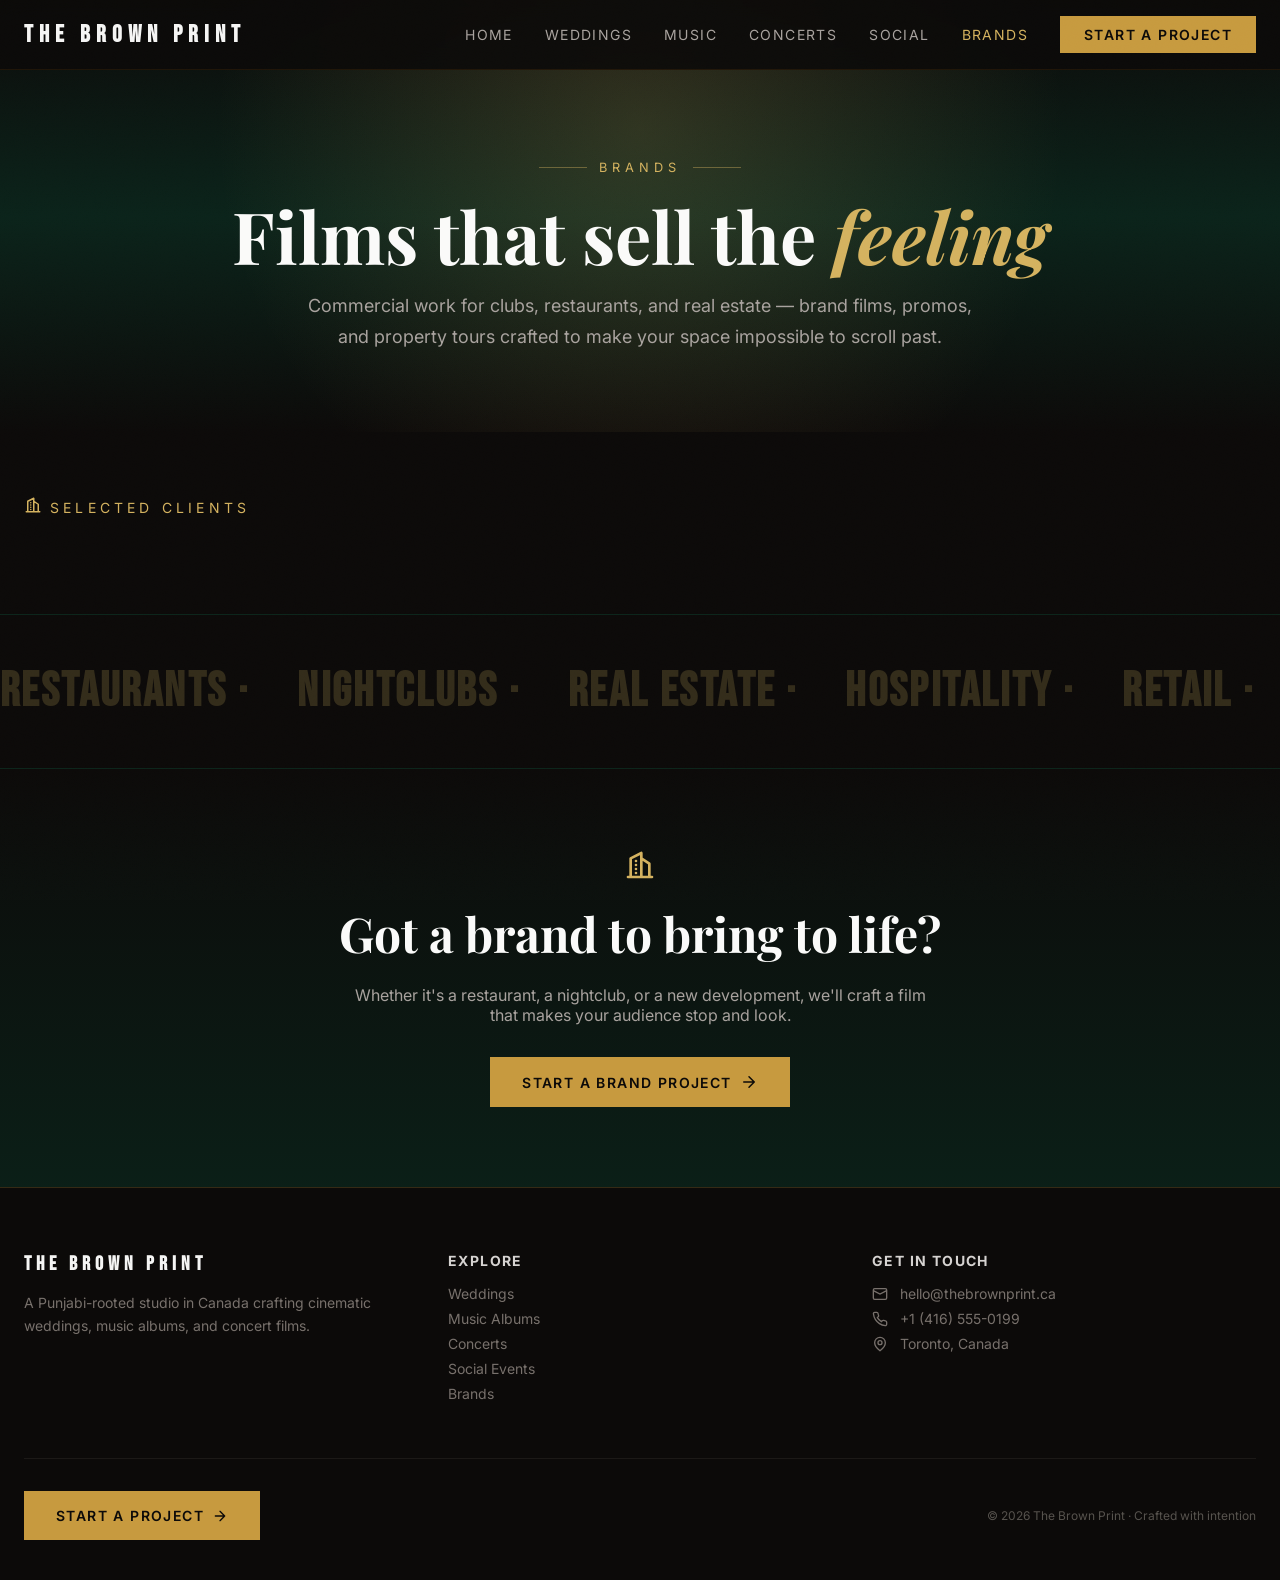
==== commit 8d8f9de8: "Refactor: Reorganize assets and implement page transitions Move CSS and JS to dedicated subdirectori" ====
--- a/brands.html
+++ b/brands.html
@@ -4,8 +4,11 @@
 <head>
   <meta charset="UTF-8" />
   <meta name="viewport" content="width=device-width, initial-scale=1.0" />
+  <script>document.documentElement.classList.add(("startViewTransition" in document) ? "vt-native" : "vt-fallback");</script>
   <title>Brands — The Brown Print</title>
-  <link rel="stylesheet" href="style.css" />
+  <link rel="stylesheet" href="css/style.css" />
+  <link rel="stylesheet" href="css/tbp-transition.css" />
+  <script id="tbp-arriving-init">try{if(sessionStorage.getItem("tbp-wipe"))document.documentElement.classList.add("tbp-arriving");}catch(e){}</script>
 </head>
 
 <body data-theme="brands" class="brands-page">
@@ -152,8 +155,9 @@
     })();
   </script>
   <script src="content.js"></script>
-  <script src="player.js"></script>
-  <script src="main.js"></script>
+  <script src="js/player.js"></script>
+  <script src="js/main.js"></script>
+  <script src="js/tbp-transition.js"></script>
 </body>
 
 </html>
--- a/css/style.css
+++ b/css/style.css
@@ -0,0 +1,623 @@
+/* ============================================================
+   THE BROWN PRINT — shared stylesheet
+   Matches the React build: cinematic dark/gold + per-page themes
+   ============================================================ */
+
+@import url('https://fonts.googleapis.com/css2?family=Bebas+Neue&family=Playfair+Display:ital,wght@0,400;0,600;0,700;1,400;1,600&family=Inter:wght@300;400;500;600&display=swap');
+
+/* ---------- RESET ---------- */
+* { margin: 0; padding: 0; box-sizing: border-box; }
+html { scroll-behavior: smooth; }
+body {
+  font-family: 'Inter', sans-serif;
+  background: #0c0a09; /* stone-950 */
+  color: #e7e5e4;
+  overflow-x: hidden;
+}
+a { text-decoration: none; color: inherit; }
+button { font-family: inherit; cursor: pointer; border: none; background: none; }
+img { display: block; max-width: 100%; }
+
+/* ---------- TYPE HELPERS ---------- */
+.serif { font-family: 'Playfair Display', serif; }
+.bebas { font-family: 'Bebas Neue', sans-serif; letter-spacing: 0.05em; }
+.italic { font-style: italic; }
+.kicker {
+  font-size: 0.8rem; letter-spacing: 0.4em; text-transform: uppercase;
+}
+.tracking-wide-sm { letter-spacing: 0.25em; }
+
+/* ---------- COLOR TOKENS ---------- */
+:root {
+  --stone-950: #0c0a09; --stone-900: #1c1917; --stone-800: #292524;
+  --stone-700: #44403c; --stone-600: #57534e; --stone-500: #78716c;
+  --stone-400: #a8a29e; --stone-300: #d6d3d1; --stone-200: #e7e5e4;
+  --stone-100: #f5f5f4; --stone-50: #fafaf9;
+  --amber-700: #b45309; --amber-600: #d97706; --amber-500: #f59e0b; --amber-400: #fbbf24;
+  --rose-50: #fff1f2; --rose-100: #ffe4e6; --rose-200: #fecdd3;
+  --rose-300: #fda4af; --rose-400: #fb7185; --rose-700: #be123c;
+  --amber-50: #fffbeb; --amber-100: #fef3c7; --amber-200: #fde68a;
+  --violet-400: #a78bfa; --violet-500: #8b5cf6;
+  --orange-400: #fb923c; --orange-500: #f97316;
+  /* social theme (festive teal / coral) */
+  --teal-400: #2dd4bf; --teal-500: #14b8a6; --teal-600: #0d9488;
+  --coral-400: #fb7185; --coral-500: #f43f5e;
+  /* brands theme (emerald / gold, premium dark) */
+  --emerald-400: #34d399; --emerald-500: #10b981; --emerald-600: #059669;
+  --gold-400: #d4b25f; --gold-500: #c79a3f;
+}
+
+/* ---------- FILM GRAIN ---------- */
+.grain {
+  pointer-events: none; position: fixed; inset: 0; z-index: 55;
+  opacity: 0.035; mix-blend-mode: overlay;
+  background-image: url("data:image/svg+xml,%3Csvg xmlns='http://www.w3.org/2000/svg' width='200' height='200'%3E%3Cfilter id='n'%3E%3CfeTurbulence type='fractalNoise' baseFrequency='0.9' numOctaves='4'/%3E%3C/filter%3E%3Crect width='100%25' height='100%25' filter='url(%23n)'/%3E%3C/svg%3E");
+}
+
+/* ---------- LAYOUT ---------- */
+.wrap { max-width: 80rem; margin: 0 auto; padding: 0 1.5rem; }
+.wrap-narrow { max-width: 72rem; margin: 0 auto; padding: 0 1.5rem; }
+section { position: relative; }
+
+/* ---------- NAV ---------- */
+.nav {
+  position: fixed; top: 0; left: 0; right: 0; z-index: 40;
+  padding: 1.5rem 0; transition: all 0.5s ease;
+}
+.nav.solid { padding: 1rem 0; backdrop-filter: blur(12px); border-bottom: 1px solid; }
+.nav-inner { max-width: 80rem; margin: 0 auto; padding: 0 1.5rem;
+  display: flex; align-items: center; justify-content: space-between; }
+.nav-logo { font-size: 1.5rem; font-weight: 700; letter-spacing: 0.25em; }
+.nav-links { display: flex; align-items: center; gap: 2rem; }
+.nav-link {
+  font-size: 0.875rem; letter-spacing: 0.1em; text-transform: uppercase;
+  transition: color 0.2s; color: var(--stone-400);
+}
+.nav-cta {
+  padding: 0.625rem 1.5rem; font-size: 0.875rem; font-weight: 600;
+  letter-spacing: 0.1em; text-transform: uppercase; transition: all 0.2s;
+}
+.nav-cta:hover { transform: scale(1.05); }
+.nav-burger { display: none; }
+.nav-mobile { display: none; }
+
+/* default (home/dark) nav theme */
+.nav { color: #fff; }
+.nav-logo { color: var(--stone-100); }
+
+/* --- DARK-themed pages: home, music, concerts, brands --- */
+body[data-theme="home"] .nav.solid,
+body[data-theme="music"] .nav.solid,
+body[data-theme="concerts"] .nav.solid,
+body[data-theme="brands"] .nav.solid {
+  background: rgba(12,10,9,0.9); border-color: rgba(217,119,6,0.1);
+}
+
+/* --- LIGHT-themed pages: wedding, social --- */
+body[data-theme="wedding"] .nav.solid {
+  background: rgba(255,241,242,0.9); border-color: rgba(254,205,211,0.4);
+}
+body[data-theme="social"] .nav.solid {
+  background: rgba(240,253,250,0.92); border-color: rgba(45,212,191,0.3);
+}
+body[data-theme="wedding"] .nav-logo,
+body[data-theme="social"] .nav-logo { color: var(--stone-800); }
+body[data-theme="wedding"] .nav-link,
+body[data-theme="social"] .nav-link { color: var(--stone-500); }
+
+/* accent + button per theme */
+body[data-theme="home"] .nav-link.active, body[data-theme="home"] .nav-link:hover { color: var(--amber-400); }
+body[data-theme="wedding"] .nav-link.active, body[data-theme="wedding"] .nav-link:hover { color: var(--amber-700); }
+body[data-theme="music"] .nav-link.active, body[data-theme="music"] .nav-link:hover { color: var(--violet-400); }
+body[data-theme="concerts"] .nav-link.active, body[data-theme="concerts"] .nav-link:hover { color: var(--orange-400); }
+body[data-theme="social"] .nav-link.active, body[data-theme="social"] .nav-link:hover { color: var(--teal-600); }
+body[data-theme="brands"] .nav-link.active, body[data-theme="brands"] .nav-link:hover { color: var(--gold-400); }
+
+body[data-theme="home"] .nav-cta { background: var(--amber-500); color: var(--stone-950); }
+body[data-theme="home"] .nav-cta:hover { background: var(--amber-400); }
+body[data-theme="wedding"] .nav-cta { background: var(--stone-800); color: var(--rose-50); }
+body[data-theme="wedding"] .nav-cta:hover { background: var(--stone-900); }
+body[data-theme="music"] .nav-cta { background: var(--violet-500); color: #fff; }
+body[data-theme="music"] .nav-cta:hover { background: var(--violet-400); }
+body[data-theme="concerts"] .nav-cta { background: var(--orange-500); color: #fff; }
+body[data-theme="concerts"] .nav-cta:hover { background: var(--orange-400); }
+body[data-theme="social"] .nav-cta { background: var(--teal-500); color: #fff; }
+body[data-theme="social"] .nav-cta:hover { background: var(--teal-400); }
+body[data-theme="brands"] .nav-cta { background: var(--gold-500); color: var(--stone-950); }
+body[data-theme="brands"] .nav-cta:hover { background: var(--gold-400); }
+
+body[data-theme="wedding"] .nav-burger,
+body[data-theme="social"] .nav-burger { color: var(--stone-800); }
+
+/* ---------- BUTTONS ---------- */
+.btn {
+  display: inline-flex; align-items: center; gap: 0.5rem;
+  padding: 1rem 2rem; font-size: 0.875rem; font-weight: 600;
+  letter-spacing: 0.1em; text-transform: uppercase; transition: all 0.2s;
+}
+.btn:hover { transform: scale(1.05); }
+.btn-amber { background: var(--amber-500); color: var(--stone-950); }
+.btn-amber:hover { background: var(--amber-400); }
+.btn-outline { border: 1px solid var(--stone-700); color: var(--stone-200); }
+.btn-outline:hover { border-color: rgba(245,158,11,0.5); color: var(--amber-400); }
+.btn-dark { background: var(--stone-800); color: var(--rose-50); }
+.btn-dark:hover { background: var(--stone-900); }
+.btn-violet { background: var(--violet-500); color: #fff; }
+.btn-violet:hover { background: var(--violet-400); }
+.btn-orange { background: var(--orange-500); color: #fff; }
+.btn-orange:hover { background: var(--orange-400); }
+.btn-icon svg { transition: transform 0.2s; }
+.btn:hover .btn-icon svg { transform: translateX(4px); }
+
+/* new theme buttons */
+.btn-teal { background: var(--teal-500); color: #fff; }
+.btn-teal:hover { background: var(--teal-400); }
+.btn-gold { background: var(--gold-500); color: var(--stone-950); }
+.btn-gold:hover { background: var(--gold-400); }
+
+/* footer "Start a Project" button adapts to the page theme */
+body[data-theme="wedding"] .footer .btn-amber { background: var(--stone-800); color: var(--rose-50); }
+body[data-theme="wedding"] .footer .btn-amber:hover { background: var(--stone-900); }
+body[data-theme="music"] .footer .btn-amber { background: var(--violet-500); color: #fff; }
+body[data-theme="music"] .footer .btn-amber:hover { background: var(--violet-400); }
+body[data-theme="concerts"] .footer .btn-amber { background: var(--orange-500); color: #fff; }
+body[data-theme="concerts"] .footer .btn-amber:hover { background: var(--orange-400); }
+body[data-theme="social"] .footer .btn-amber { background: var(--teal-500); color: #fff; }
+body[data-theme="social"] .footer .btn-amber:hover { background: var(--teal-400); }
+body[data-theme="brands"] .footer .btn-amber { background: var(--gold-500); color: var(--stone-950); }
+body[data-theme="brands"] .footer .btn-amber:hover { background: var(--gold-400); }
+
+/* ---------- HERO (home) ---------- */
+.hero {
+  position: relative; min-height: 100vh; display: flex;
+  align-items: center; justify-content: center; overflow: hidden;
+}
+.hero-bg { position: absolute; inset: 0;
+  background: linear-gradient(to bottom, #0c0a09, rgba(120,53,15,0.2), #0c0a09); }
+.hero-glow { position: absolute; inset: 0; opacity: 0.4;
+  background: radial-gradient(circle at 50% 35%, rgba(180,120,60,0.18), transparent 60%); }
+.hero-frames { position: absolute; inset: 0; overflow: hidden; }
+.hero-frame {
+  position: absolute; border: 1px solid rgba(217,119,6,0.1);
+  border-radius: 2px; animation: pulse 5s infinite;
+}
+.hero-content { position: relative; z-index: 10; text-align: center;
+  padding: 0 1.5rem; max-width: 56rem; }
+.hero h1 { font-size: clamp(3rem, 8vw, 6rem); font-weight: 700;
+  color: var(--stone-50); line-height: 1; margin-bottom: 1.5rem; }
+.hero h1 .accent { font-style: italic; color: var(--amber-500); }
+.hero p { color: var(--stone-400); font-size: 1.125rem;
+  max-width: 42rem; margin: 0 auto 2.5rem; line-height: 1.7; }
+.hero-actions { display: flex; gap: 1rem; justify-content: center; flex-wrap: wrap; }
+.divider-row { display: flex; align-items: center; justify-content: center;
+  gap: 0.75rem; margin-bottom: 1.5rem; }
+.divider-line { height: 1px; width: 3rem; background: rgba(217,119,6,0.5); }
+.scroll-hint { position: absolute; bottom: 2rem; left: 50%;
+  transform: translateX(-50%); color: var(--stone-600);
+  font-size: 0.75rem; letter-spacing: 0.1em; text-transform: uppercase;
+  animation: bounce 1.5s infinite; }
+
+/* ---------- STATS ---------- */
+.stats { padding: 4rem 0; border-top: 1px solid rgba(217,119,6,0.1);
+  border-bottom: 1px solid rgba(217,119,6,0.1); }
+.stats-grid { display: grid; grid-template-columns: repeat(2,1fr); gap: 2rem; }
+.stat { text-align: center; }
+.stat-num { font-size: clamp(2.25rem,5vw,3rem); font-weight: 700;
+  color: var(--amber-500); margin-bottom: 0.25rem; }
+.stat-label { color: var(--stone-500); font-size: 0.75rem;
+  letter-spacing: 0.1em; text-transform: uppercase; }
+
+/* ---------- SECTION HEADINGS ---------- */
+.sec-head { text-align: center; margin-bottom: 3.5rem; }
+.sec-head .kicker { display: block; margin-bottom: 0.75rem; }
+.sec-head h2 { font-size: clamp(2.25rem,5vw,3.75rem); font-weight: 700;
+  color: var(--stone-50); }
+
+/* ---------- CATEGORY CARDS (home) ---------- */
+.cats { padding: 6rem 0; }
+.cats-grid { display: grid; grid-template-columns: 1fr; gap: 1.5rem; }
+.cat-card {
+  position: relative; height: 24rem; border-radius: 2px; overflow: hidden;
+  border: 1px solid var(--stone-800); transition: all 0.3s; text-align: left;
+  display: block;
+}
+.cat-card:hover { border-color: rgba(245,158,11,0.4); }
+.cat-card-inner { position: absolute; inset: 0; display: flex;
+  flex-direction: column; justify-content: flex-end; padding: 2rem; }
+.cat-card h3 { font-size: 1.875rem; font-weight: 700;
+  color: var(--stone-50); margin-bottom: 0.5rem; }
+.cat-card p { color: var(--stone-400); font-size: 0.875rem; margin-bottom: 1rem; }
+.cat-card .explore { display: inline-flex; align-items: center; gap: 0.5rem;
+  color: var(--amber-500); font-size: 0.875rem; letter-spacing: 0.1em;
+  text-transform: uppercase; opacity: 0; transform: translateX(-0.5rem);
+  transition: all 0.3s; }
+.cat-card:hover .explore { opacity: 1; transform: translateX(0); }
+.cat-icon { color: var(--amber-500); margin-bottom: 1rem; }
+
+/* ---------- PAGE HERO (category pages) ---------- */
+.page-hero { position: relative; padding: 10rem 1.5rem 5rem; overflow: hidden; }
+.page-hero-inner { position: relative; max-width: 64rem; margin: 0 auto; text-align: center; }
+.page-hero h1 { font-size: clamp(3rem,7vw,4.5rem); font-weight: 700;
+  line-height: 1; margin-bottom: 1.25rem; }
+.page-hero p { font-size: 1.125rem; max-width: 42rem; margin: 0 auto; line-height: 1.7; }
+
+/* ---------- WORK GRID ---------- */
+.work-section { padding: 4rem 0; }
+.work-label { display: flex; align-items: center; gap: 0.5rem;
+  font-size: 0.875rem; letter-spacing: 0.3em; text-transform: uppercase; }
+.work-section h2 { font-size: 2.25rem; font-weight: 700; margin-top: 0.5rem; }
+.work-grid {
+  display: grid; grid-template-columns: repeat(2,1fr); gap: 1rem;
+  grid-auto-rows: 200px;
+}
+.work-card {
+  position: relative; overflow: hidden; border-radius: 2px; cursor: pointer;
+  border: 1px solid rgba(255,255,255,0.1);
+}
+.work-card.tall { grid-row: span 2; }
+.work-card img { position: absolute; inset: 0; width: 100%; height: 100%;
+  object-fit: cover; transition: transform 0.5s; }
+.work-card:hover img { transform: scale(1.05); }
+.work-card-shade { position: absolute; inset: 0; background: rgba(0,0,0,0.1);
+  transition: background 0.3s; }
+.work-card:hover .work-card-shade { background: rgba(0,0,0,0); }
+.work-card-play {
+  position: absolute; inset: 0; display: flex; align-items: center; justify-content: center;
+}
+.play-btn {
+  width: 3.5rem; height: 3.5rem; border-radius: 50%;
+  display: flex; align-items: center; justify-content: center;
+  opacity: 0.9; transition: all 0.3s; box-shadow: 0 10px 25px rgba(0,0,0,0.4);
+}
+.work-card:hover .play-btn { opacity: 1; transform: scale(1.1); }
+.work-card-caption {
+  position: absolute; bottom: 0; left: 0; right: 0; padding: 1rem;
+  background: linear-gradient(to top, rgba(0,0,0,0.8), transparent);
+  transform: translateY(0.5rem); transition: transform 0.3s;
+}
+.work-card:hover .work-card-caption { transform: translateY(0); }
+.work-card-caption h3 { color: #fff; font-weight: 600; font-size: 1.125rem; line-height: 1.2; }
+.work-card-caption .meta { color: rgba(255,255,255,0.8); font-size: 0.75rem; letter-spacing: 0.02em; }
+.work-card-caption .sub { color: rgba(255,255,255,0.6); font-size: 0.7rem; }
+
+/* ---------- WEDDING STORIES ---------- */
+.stories { padding: 5rem 0; }
+.story { display: flex; flex-direction: column; gap: 1.5rem;
+  text-align: left; width: 100%; margin-bottom: 1.5rem; }
+.story-img { height: 14rem; border-radius: 2px; overflow: hidden;
+  border: 1px solid rgba(254,205,211,0.6); flex-shrink: 0; }
+.story-img img { width: 100%; height: 100%; object-fit: cover; transition: transform 0.5s; }
+.story:hover .story-img img { transform: scale(1.05); }
+.story-body { display: flex; flex-direction: column; justify-content: center;
+  background: rgba(255,255,255,0.6); backdrop-filter: blur(4px);
+  padding: 1.75rem; border-radius: 2px; border: 1px solid var(--rose-100); }
+.story-body .place { color: var(--amber-700); font-size: 0.75rem;
+  letter-spacing: 0.1em; text-transform: uppercase; margin-bottom: 0.5rem; }
+.story-body h3 { font-size: 1.5rem; font-weight: 700; color: var(--stone-800); margin-bottom: 0.75rem; }
+.story-body p { color: var(--stone-600); line-height: 1.6; margin-bottom: 1rem; }
+.story-read { display: inline-flex; align-items: center; gap: 0.5rem;
+  color: var(--amber-700); font-size: 0.875rem; letter-spacing: 0.1em;
+  text-transform: uppercase; transition: gap 0.2s; }
+.story:hover .story-read { gap: 0.75rem; }
+
+/* ---------- CTA STRIP ---------- */
+.cta { padding: 5rem 1.5rem; text-align: center; }
+.cta h2 { font-size: clamp(2.25rem,5vw,3rem); font-weight: 700; margin-bottom: 1.25rem; }
+.cta p { max-width: 36rem; margin: 0 auto 2rem; }
+
+/* ---------- MARQUEE (music) ---------- */
+.marquee { padding: 3rem 0; border-top: 1px solid rgba(139,92,246,0.1);
+  border-bottom: 1px solid rgba(139,92,246,0.1); overflow: hidden; }
+.marquee-track { display: flex; gap: 3rem; white-space: nowrap;
+  font-size: 3rem; font-weight: 700; color: rgba(139,92,246,0.2);
+  width: max-content; animation: marquee 22s linear infinite; }
+
+/* ---------- FOOTER ---------- */
+.footer { background: var(--stone-950); border-top: 1px solid rgba(217,119,6,0.1);
+  padding: 4rem 0 2.5rem; }
+.footer-grid { display: grid; grid-template-columns: 1fr; gap: 2.5rem; margin-bottom: 3rem; }
+.footer-logo { font-size: 1.25rem; font-weight: 700; letter-spacing: 0.25em;
+  color: var(--stone-100); display: block; margin-bottom: 1rem; }
+.footer p { color: var(--stone-500); font-size: 0.875rem; line-height: 1.6; }
+.footer h4 { color: var(--stone-300); font-size: 0.875rem; letter-spacing: 0.1em;
+  text-transform: uppercase; margin-bottom: 1rem; }
+.footer-col a, .footer-col span { display: flex; align-items: center; gap: 0.75rem;
+  color: var(--stone-500); font-size: 0.875rem; margin-bottom: 0.5rem; transition: color 0.2s; }
+.footer-col a:hover { color: var(--amber-400); }
+.footer-bottom { display: flex; flex-direction: column; gap: 1rem;
+  align-items: center; justify-content: space-between;
+  padding-top: 2rem; border-top: 1px solid var(--stone-900); }
+.footer-bottom .copy { color: var(--stone-600); font-size: 0.75rem; }
+
+/* --- per-theme footer: accent + border to match the page --- */
+/* DARK pages keep the dark footer, only the accent (border + link hover) changes */
+body[data-theme="music"] .footer { border-top-color: rgba(139,92,246,0.15); }
+body[data-theme="music"] .footer-col a:hover { color: var(--violet-400); }
+body[data-theme="concerts"] .footer { border-top-color: rgba(212,255,0,0.18); }
+body[data-theme="concerts"] .footer-col a:hover { color: var(--orange-400); }
+body[data-theme="brands"] .footer { border-top-color: rgba(199,154,63,0.22); }
+body[data-theme="brands"] .footer-col a:hover { color: var(--gold-400); }
+
+/* LIGHT pages get a light footer that matches the page background */
+body[data-theme="wedding"] .footer {
+  background: var(--rose-100); border-top: 1px solid var(--rose-200);
+}
+body[data-theme="wedding"] .footer-logo { color: var(--stone-800); }
+body[data-theme="wedding"] .footer p,
+body[data-theme="wedding"] .footer-col a,
+body[data-theme="wedding"] .footer-col span { color: var(--stone-600); }
+body[data-theme="wedding"] .footer h4 { color: var(--stone-700); }
+body[data-theme="wedding"] .footer-col a:hover { color: var(--amber-700); }
+body[data-theme="wedding"] .footer-bottom { border-top-color: var(--rose-200); }
+body[data-theme="wedding"] .footer-bottom .copy { color: var(--stone-500); }
+
+body[data-theme="social"] .footer {
+  background: #ccfbf1; border-top: 1px solid rgba(45,212,191,0.4);
+}
+body[data-theme="social"] .footer-logo { color: var(--stone-800); }
+body[data-theme="social"] .footer p,
+body[data-theme="social"] .footer-col a,
+body[data-theme="social"] .footer-col span { color: var(--stone-600); }
+body[data-theme="social"] .footer h4 { color: var(--stone-700); }
+body[data-theme="social"] .footer-col a:hover { color: var(--teal-600); }
+body[data-theme="social"] .footer-bottom { border-top-color: rgba(45,212,191,0.4); }
+body[data-theme="social"] .footer-bottom .copy { color: var(--stone-500); }
+
+/* ---------- PROJECT MODAL ---------- */
+.modal-overlay {
+  position: fixed; inset: 0; z-index: 70; display: none;
+  align-items: center; justify-content: center; padding: 1rem;
+  background: rgba(12,10,9,0.8); backdrop-filter: blur(4px);
+}
+.modal-overlay.open { display: flex; }
+.modal {
+  position: relative; width: 100%; max-width: 32rem; background: var(--stone-900);
+  border: 1px solid rgba(245,158,11,0.2); border-radius: 2px;
+  max-height: 90vh; overflow-y: auto;
+}
+.modal-close { position: absolute; top: 1rem; right: 1rem; color: var(--stone-500);
+  z-index: 10; transition: color 0.2s; }
+.modal-close:hover { color: var(--amber-400); }
+.modal-pad { padding: 2rem; }
+.progress { display: flex; gap: 0.5rem; margin: 1rem 0 2rem; }
+.progress-bar { height: 4px; flex: 1; border-radius: 9999px; background: var(--stone-800); transition: background 0.3s; }
+.progress-bar.active { background: var(--amber-500); }
+.modal h3 { font-size: 1.5rem; font-weight: 700; color: var(--stone-50); margin-bottom: 1.5rem; }
+.modal-step-label { color: var(--amber-400); font-size: 0.75rem; letter-spacing: 0.3em; text-transform: uppercase; }
+.field-label { display: block; color: var(--stone-400); font-size: 0.75rem;
+  letter-spacing: 0.1em; text-transform: uppercase; margin-bottom: 0.5rem; }
+.field { width: 100%; background: var(--stone-950); border: 1px solid var(--stone-800);
+  border-radius: 2px; padding: 0.75rem 1rem; color: var(--stone-100);
+  outline: none; transition: border 0.2s; margin-bottom: 1rem; font-size: 0.95rem; }
+.field:focus { border-color: var(--amber-500); }
+.field::placeholder { color: var(--stone-600); }
+textarea.field { resize: none; }
+.service-row, .chip { display: flex; align-items: center; gap: 1rem;
+  width: 100%; padding: 1rem; border-radius: 2px; border: 1px solid var(--stone-800);
+  text-align: left; transition: all 0.2s; margin-bottom: 0.75rem; color: var(--stone-100); }
+.service-row:hover, .chip:hover { border-color: rgba(245,158,11,0.4); }
+.service-row.sel, .chip.sel { border-color: var(--amber-500); background: rgba(245,158,11,0.1); }
+.service-ico { width: 2.5rem; height: 2.5rem; border-radius: 2px;
+  display: flex; align-items: center; justify-content: center; flex-shrink: 0;
+  background: var(--stone-800); color: var(--amber-400); }
+.service-row.sel .service-ico { background: var(--amber-500); color: var(--stone-950); }
+.chip-grid { display: grid; grid-template-columns: repeat(2,1fr); gap: 0.5rem; margin-bottom: 1rem; }
+.chip-sm { padding: 0.625rem; font-size: 0.8rem; border-radius: 2px;
+  border: 1px solid var(--stone-800); color: var(--stone-400); transition: all 0.2s; text-align: center; }
+.chip-sm:hover { border-color: rgba(245,158,11,0.4); }
+.chip-sm.sel { border-color: var(--amber-500); background: rgba(245,158,11,0.1); color: var(--amber-400); }
+.summary { margin-top: 1.25rem; padding: 1rem; background: rgba(12,10,9,0.6);
+  border-radius: 2px; border: 1px solid var(--stone-800); font-size: 0.875rem; }
+.summary-row { display: flex; justify-content: space-between; color: var(--stone-400); margin-bottom: 0.25rem; }
+.summary-row span:last-child { color: var(--stone-200); }
+.modal-actions { display: flex; gap: 0.75rem; margin-top: 2rem; }
+.modal-btn { padding: 0.75rem 1.5rem; font-size: 0.875rem; letter-spacing: 0.1em;
+  text-transform: uppercase; transition: all 0.2s; }
+.modal-btn-back { border: 1px solid var(--stone-700); color: var(--stone-300); }
+.modal-btn-back:hover { border-color: var(--stone-500); }
+.modal-btn-next { flex: 1; background: var(--amber-500); color: var(--stone-950);
+  font-weight: 600; display: flex; align-items: center; justify-content: center; gap: 0.5rem; }
+.modal-btn-next:hover { background: var(--amber-400); }
+.modal-btn-next:disabled { opacity: 0.3; cursor: not-allowed; }
+.success-check { width: 4rem; height: 4rem; border-radius: 50%; background: var(--amber-500);
+  display: flex; align-items: center; justify-content: center; margin: 0 auto 1.5rem; }
+
+/* ---------- STORY MODAL ---------- */
+.story-modal { background: var(--rose-50); border: 1px solid var(--rose-200); max-width: 42rem; }
+.story-modal-img { height: 14rem; overflow: hidden; }
+.story-modal-img img { width: 100%; height: 100%; object-fit: cover; }
+.story-modal .modal-pad h3 { color: var(--stone-800); font-size: 2rem; margin: 0.5rem 0 1.25rem; }
+.story-modal .place { color: var(--amber-700); font-size: 0.75rem; letter-spacing: 0.1em; text-transform: uppercase; }
+.story-modal .story-text { color: var(--stone-700); line-height: 1.7; font-size: 1.125rem; font-family: 'Playfair Display', serif; }
+.story-modal .modal-close { color: var(--stone-500); background: rgba(255,255,255,0.7); border-radius: 50%; padding: 0.25rem; }
+
+/* ---------- CUSTOM VIDEO PLAYER ---------- */
+.vp-overlay {
+  position: fixed; inset: 0; z-index: 80; display: none;
+  align-items: center; justify-content: center; padding: 1rem;
+  background: rgba(12,10,9,0.92); backdrop-filter: blur(6px);
+}
+.vp-overlay.open { display: flex; }
+.vp-shell { position: relative; width: 100%; max-width: 56rem; }
+.vp-close { position: absolute; top: -2.5rem; right: 0; color: var(--stone-400); transition: color 0.2s; }
+.vp-close:hover { color: #fff; }
+.vp-frame {
+  position: relative; aspect-ratio: 16/9; border-radius: 2px; overflow: hidden;
+  border: 1px solid rgba(255,255,255,0.2); background: #000;
+}
+.vp-video { width: 100%; height: 100%; object-fit: cover; display: block; }
+/* block the native UI entirely; we draw our own */
+.vp-video::-webkit-media-controls { display: none !important; }
+.vp-video::-webkit-media-controls-enclosure { display: none !important; }
+.vp-bigplay {
+  position: absolute; inset: 0; display: flex; align-items: center; justify-content: center;
+  background: rgba(0,0,0,0.25); transition: opacity 0.3s; cursor: pointer;
+}
+.vp-bigplay.hide { opacity: 0; pointer-events: none; }
+.vp-bigplay-circle { width: 5rem; height: 5rem; border-radius: 50%;
+  background: rgba(255,255,255,0.92); display: flex; align-items: center; justify-content: center; }
+.vp-controls {
+  position: absolute; bottom: 0; left: 0; right: 0;
+  padding: 1rem; display: flex; align-items: center; gap: 0.75rem;
+  background: linear-gradient(to top, rgba(0,0,0,0.85), transparent);
+  opacity: 0; transition: opacity 0.3s;
+}
+.vp-frame:hover .vp-controls, .vp-controls.show { opacity: 1; }
+.vp-btn { color: #fff; display: flex; align-items: center; opacity: 0.9; transition: opacity 0.2s; }
+.vp-btn:hover { opacity: 1; }
+.vp-track { flex: 1; height: 4px; background: rgba(255,255,255,0.25);
+  border-radius: 9999px; cursor: pointer; position: relative; }
+.vp-fill { height: 100%; background: var(--amber-500); border-radius: 9999px; width: 0%; }
+.vp-time { color: rgba(255,255,255,0.85); font-size: 0.75rem; min-width: 5.5rem;
+  text-align: right; font-variant-numeric: tabular-nums; }
+.vp-caption { margin-top: 1rem; }
+.vp-caption h3 { color: #fff; font-size: 1.5rem; font-weight: 700; }
+.vp-caption p { color: rgba(255,255,255,0.6); font-size: 0.875rem; }
+.vp-guard { position: absolute; inset: 0; } /* swallows right-click over video */
+
+/* ---------- ANIMATIONS ---------- */
+@keyframes pulse { 0%,100% { opacity: 1; } 50% { opacity: 0.4; } }
+@keyframes bounce { 0%,100% { transform: translate(-50%,0); } 50% { transform: translate(-50%,-25%); } }
+@keyframes marquee { from { transform: translateX(0); } to { transform: translateX(-50%); } }
+@keyframes beam { 0%,100% { opacity: 0.5; } 50% { opacity: 0.15; } }
+.beam { animation: beam 2.5s ease-in-out infinite; }
+
+/* ---------- RESPONSIVE ---------- */
+@media (min-width: 768px) {
+  .stats-grid { grid-template-columns: repeat(4,1fr); }
+  .cats-grid { grid-template-columns: repeat(3,1fr); }
+  .work-grid { grid-template-columns: repeat(3,1fr); grid-auto-rows: 230px; }
+  .footer-grid { grid-template-columns: repeat(3,1fr); }
+  .footer-bottom { flex-direction: row; }
+  .story { flex-direction: row; align-items: stretch; }
+  .story.rev { flex-direction: row-reverse; }
+  .story-img { width: 40%; }
+  .story-body { width: 60%; }
+  .chip-grid { grid-template-columns: repeat(2,1fr); }
+}
+
+@media (max-width: 767px) {
+  .nav-links { display: none; }
+  .nav-burger { display: block; color: #fff; }
+  .nav-mobile { flex-direction: column; gap: 1rem; padding: 1rem 1.5rem;
+    margin-top: 1rem; backdrop-filter: blur(12px); border-top: 1px solid rgba(217,119,6,0.1); }
+  .nav-mobile.open { display: flex; }
+  body[data-theme="home"] .nav-mobile, body[data-theme="music"] .nav-mobile,
+  body[data-theme="concerts"] .nav-mobile, body[data-theme="brands"] .nav-mobile { background: rgba(12,10,9,0.95); }
+  body[data-theme="wedding"] .nav-mobile { background: rgba(255,241,242,0.95); }
+  body[data-theme="social"] .nav-mobile { background: rgba(240,253,250,0.96); }
+}
+
+/* ============================================================
+   SOCIAL PAGE THEME — festive, warm, light (teal + coral)
+   Birthdays, anniversaries, parties
+   ============================================================ */
+body.social-page { background: var(--rose-50); color: var(--stone-700); }
+.soc-hero {
+  background: linear-gradient(to bottom, #f0fdfa, #fff1f2, #f0fdfa);
+}
+.soc-hero .glow {
+  position: absolute; inset: 0;
+  background: radial-gradient(circle at 50% 30%, rgba(45,212,191,0.22), transparent 60%);
+}
+.soc-hero h1 { color: var(--stone-800); }
+.soc-hero h1 .accent { color: var(--coral-500); font-style: italic; }
+.soc-hero p { color: var(--stone-600); }
+.soc-label { color: var(--teal-600); }
+.soc-section { background: linear-gradient(to bottom, #f0fdfa, #fff1f2); }
+.soc-section h2 { color: var(--stone-800); }
+body.social-page .play-btn { background: var(--teal-500); color: #fff; }
+body.social-page .work-card { border-color: rgba(45,212,191,0.25); }
+.soc-confetti { padding: 3rem 0; border-top: 1px solid rgba(45,212,191,0.2);
+  border-bottom: 1px solid rgba(45,212,191,0.2); overflow: hidden; background: #fff1f2; }
+.soc-confetti-track { display: flex; gap: 3rem; white-space: nowrap;
+  font-size: 2.5rem; font-weight: 700; color: rgba(20,184,166,0.35);
+  width: max-content; animation: marquee 22s linear infinite; }
+.soc-cta { background: var(--rose-100); }
+.soc-cta h2 { color: var(--stone-800); }
+.soc-cta p { color: var(--stone-600); }
+
+/* ============================================================
+   BRANDS PAGE THEME — premium, dark, commercial (emerald + gold)
+   Clubs, restaurants, real estate
+   ============================================================ */
+body.brands-page { background: #0c0a09; }
+.brd-hero {
+  background: linear-gradient(to bottom, #0c0a09, rgba(5,150,105,0.18), #0c0a09);
+}
+.brd-hero .glow {
+  position: absolute; inset: 0;
+  background: radial-gradient(circle at 50% 30%, rgba(212,178,95,0.18), transparent 60%);
+}
+.brd-hero h1 { color: var(--stone-50); }
+.brd-hero h1 .accent { color: var(--gold-400); font-style: italic; }
+.brd-hero p { color: var(--stone-400); }
+.brd-label { color: var(--gold-400); }
+.brd-section h2 { color: var(--stone-50); }
+body.brands-page .play-btn { background: var(--gold-500); color: var(--stone-950); }
+body.brands-page .work-card { border-color: rgba(212,178,95,0.2); }
+body.brands-page .work-card:hover { border-color: rgba(212,178,95,0.5); }
+.brd-strip { padding: 3rem 0; border-top: 1px solid rgba(16,185,129,0.15);
+  border-bottom: 1px solid rgba(16,185,129,0.15); overflow: hidden; }
+.brd-strip-track { display: flex; gap: 3rem; white-space: nowrap;
+  font-size: 3rem; font-weight: 700; color: rgba(212,178,95,0.2);
+  width: max-content; animation: marquee 24s linear infinite; }
+.brd-cta { background: linear-gradient(to bottom, #0c0a09, rgba(5,150,105,0.15)); }
+.brd-cta h2 { color: var(--stone-50); }
+.brd-cta p { color: var(--stone-400); }
+
+/* ============================================================
+   PAGE TRANSITIONS — fade + slide (right → left) on nav
+   Uses the native Cross-Document View Transitions API where the
+   browser supports it; falls back to a plain JS/CSS fade+slide
+   (see the tiny detection script in <head> and initPageTransitions
+   in main.js) everywhere else.
+   ============================================================ */
+
+/* --- Native (Chromium/Safari with View Transitions support) --- */
+@view-transition {
+  navigation: auto;
+}
+
+::view-transition-group(root) {
+  animation-duration: .5s;
+  animation-timing-function: cubic-bezier(.4, 0, .2, 1);
+}
+::view-transition-old(root) {
+  animation: tbp-vt-out .5s cubic-bezier(.4, 0, .2, 1) both;
+}
+::view-transition-new(root) {
+  animation: tbp-vt-in .5s cubic-bezier(.4, 0, .2, 1) both;
+}
+@keyframes tbp-vt-out {
+  to   { opacity: 0; transform: translateX(-4%); }
+}
+@keyframes tbp-vt-in {
+  from { opacity: 0; transform: translateX(4%); }
+}
+
+/* --- Fallback (browsers without cross-document View Transitions) ---
+   .vt-fallback is added to <html> by an inline head script before
+   first paint, so there's no flash of unstyled content. */
+.vt-fallback body {
+  animation: tbp-fade-in .5s cubic-bezier(.4, 0, .2, 1) both;
+}
+@keyframes tbp-fade-in {
+  from { opacity: 0; transform: translateX(24px); }
+  to   { opacity: 1; transform: translateX(0); }
+}
+.vt-fallback body.page-exit {
+  animation: tbp-fade-out .32s cubic-bezier(.4, 0, .2, 1) both !important;
+}
+@keyframes tbp-fade-out {
+  from { opacity: 1; transform: translateX(0); }
+  to   { opacity: 0; transform: translateX(-24px); }
+}
+
+@media (prefers-reduced-motion: reduce) {
+  ::view-transition-group(root),
+  ::view-transition-old(root),
+  ::view-transition-new(root) { animation: none !important; }
+  .vt-fallback body,
+  .vt-fallback body.page-exit { animation: none !important; }
+}
--- a/css/tbp-transition.css
+++ b/css/tbp-transition.css
@@ -0,0 +1,58 @@
+/* ============================================================
+   THE BROWN PRINT — filmstrip page-wipe transition
+   Drop-in for the multi-page site. Pairs with tbp-transition.js
+   ============================================================ */
+
+.tbp-wipe{
+  position:fixed; inset:0; z-index:9999; pointer-events:none;
+  overflow:hidden; visibility:hidden;
+}
+.tbp-wipe.is-active{ visibility:visible; }
+
+.tbp-wipe-strip{ position:absolute; inset:0; }
+
+.tbp-panel{
+  position:absolute; top:0; bottom:0;
+  background:linear-gradient(180deg,#17130e,#0c0a09);
+  border-right:1px solid rgba(255,255,255,.045);
+  transform:translateY(-101%);          /* idle: hidden above */
+}
+
+@keyframes tbp-cover  { from{transform:translateY(-101%)} to{transform:translateY(0)} }
+@keyframes tbp-reveal { from{transform:translateY(0)}     to{transform:translateY(101%)} }
+
+.tbp-wipe.is-cover  .tbp-panel{ animation:tbp-cover  .6s cubic-bezier(.83,0,.17,1) both; }
+.tbp-wipe.is-arrive .tbp-panel{ transform:translateY(0); }          /* covered, static */
+.tbp-wipe.is-reveal .tbp-panel{ animation:tbp-reveal .6s cubic-bezier(.83,0,.17,1) both; }
+
+/* ---- chapter card shown on the shutter ---- */
+.tbp-wipe-content{
+  position:absolute; inset:0; display:flex; flex-direction:column;
+  align-items:center; justify-content:center; text-align:center;
+  opacity:0; transition:opacity .35s ease;
+}
+.tbp-wipe.is-cover .tbp-wipe-content{ opacity:1; transition-delay:.27s; }
+
+.tbp-num{ font-family:'JetBrains Mono',monospace; font-size:.7rem;
+  letter-spacing:.3em; color:var(--tbp-acc,#f59e0b); margin-bottom:1.3rem; }
+.tbp-pre{ font-family:'Bebas Neue',sans-serif; letter-spacing:.5em;
+  font-size:.72rem; color:#78716c; margin-bottom:.7rem; }
+.tbp-title{ font-family:'Bebas Neue',sans-serif; font-size:clamp(3rem,11vw,8rem);
+  letter-spacing:.04em; line-height:.95; color:#fafaf9; text-transform:uppercase; }
+.tbp-line{ height:2px; margin-top:1.3rem; background:var(--tbp-acc,#f59e0b); width:0; }
+.tbp-wipe.is-cover .tbp-line{ width:150px; transition:width .6s cubic-bezier(.2,.7,.2,1) .3s; }
+
+/* ---- anti-flash: while a wipe-arrival is pending, hide the fresh page
+        behind a solid dark cover until JS takes over (no FOUC) ---- */
+html.tbp-arriving body{ visibility:hidden; }
+html.tbp-arriving::before{
+  content:""; position:fixed; inset:0; background:#0c0a09; z-index:99998;
+}
+
+@media (prefers-reduced-motion: reduce){
+  .tbp-wipe.is-cover .tbp-panel,
+  .tbp-wipe.is-reveal .tbp-panel{ animation:none !important; }
+  .tbp-wipe{ display:none !important; }
+  html.tbp-arriving body{ visibility:visible !important; }
+  html.tbp-arriving::before{ display:none !important; }
+}
